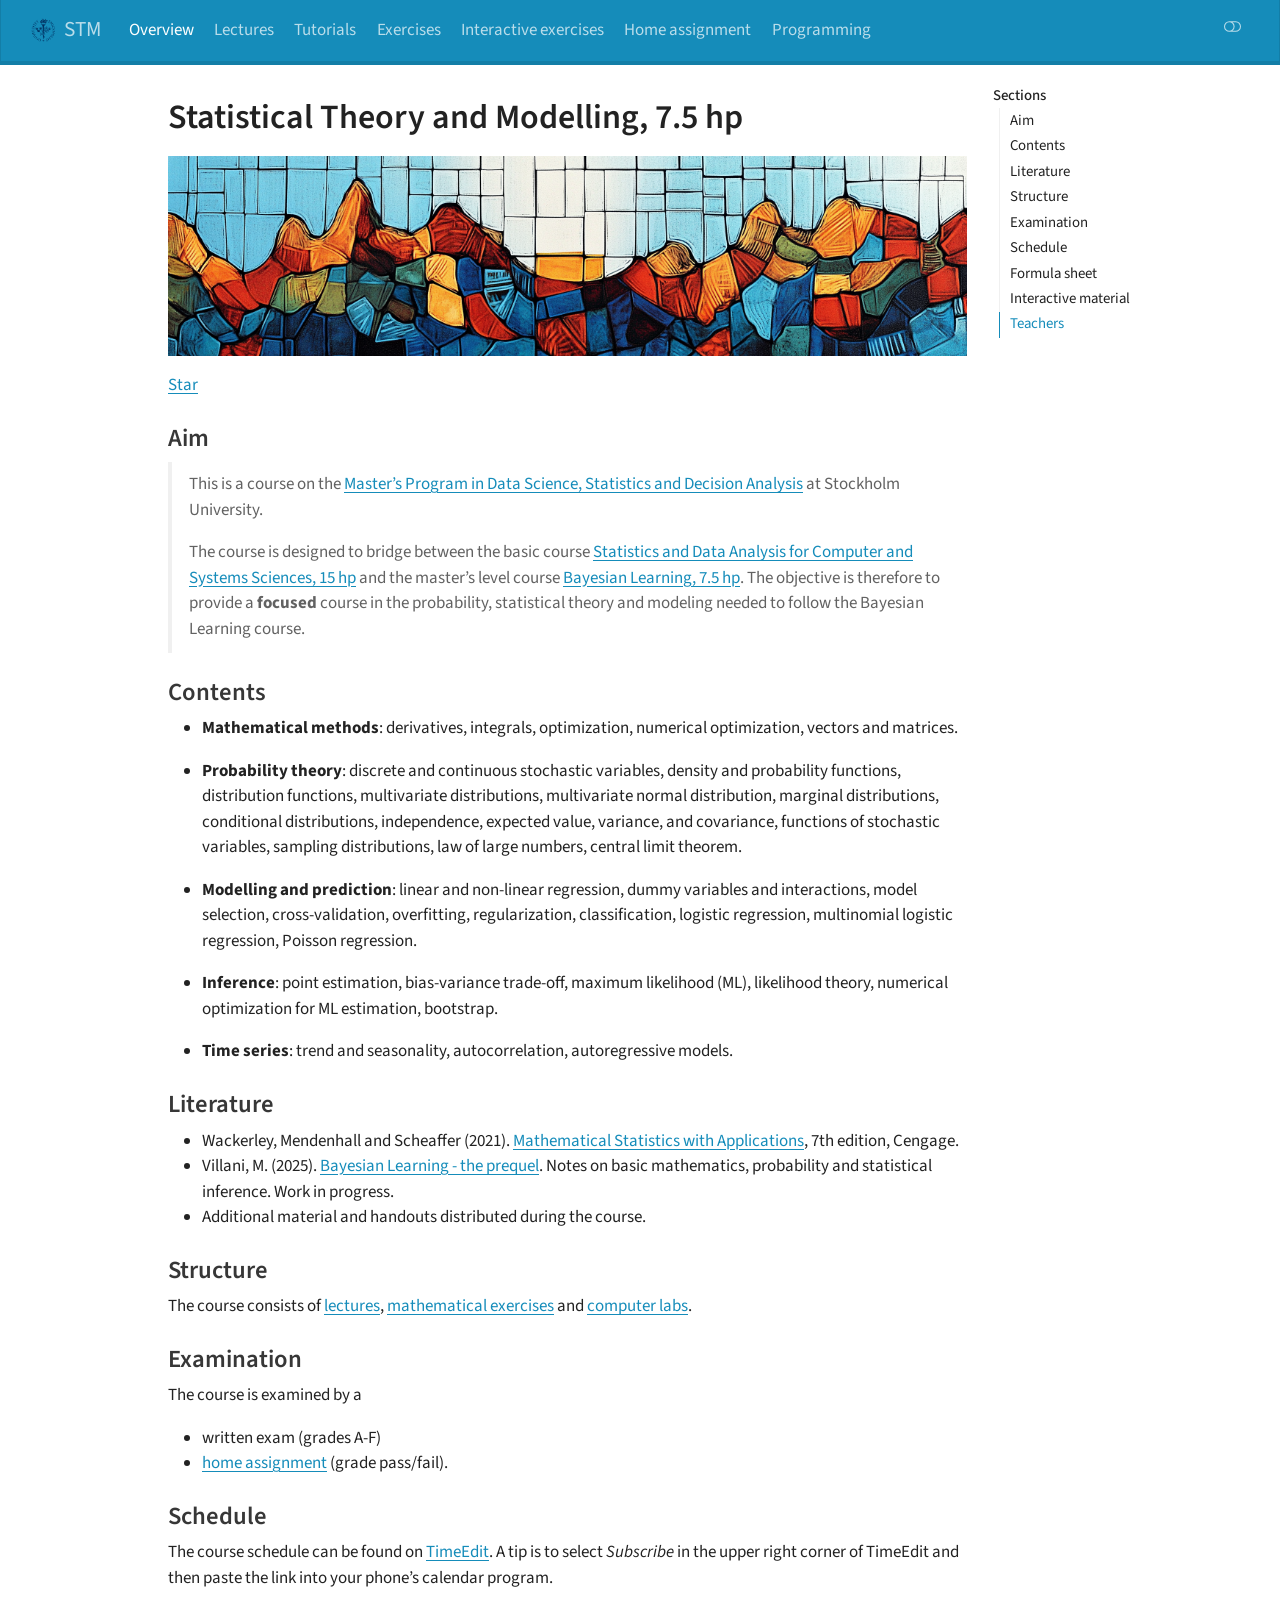
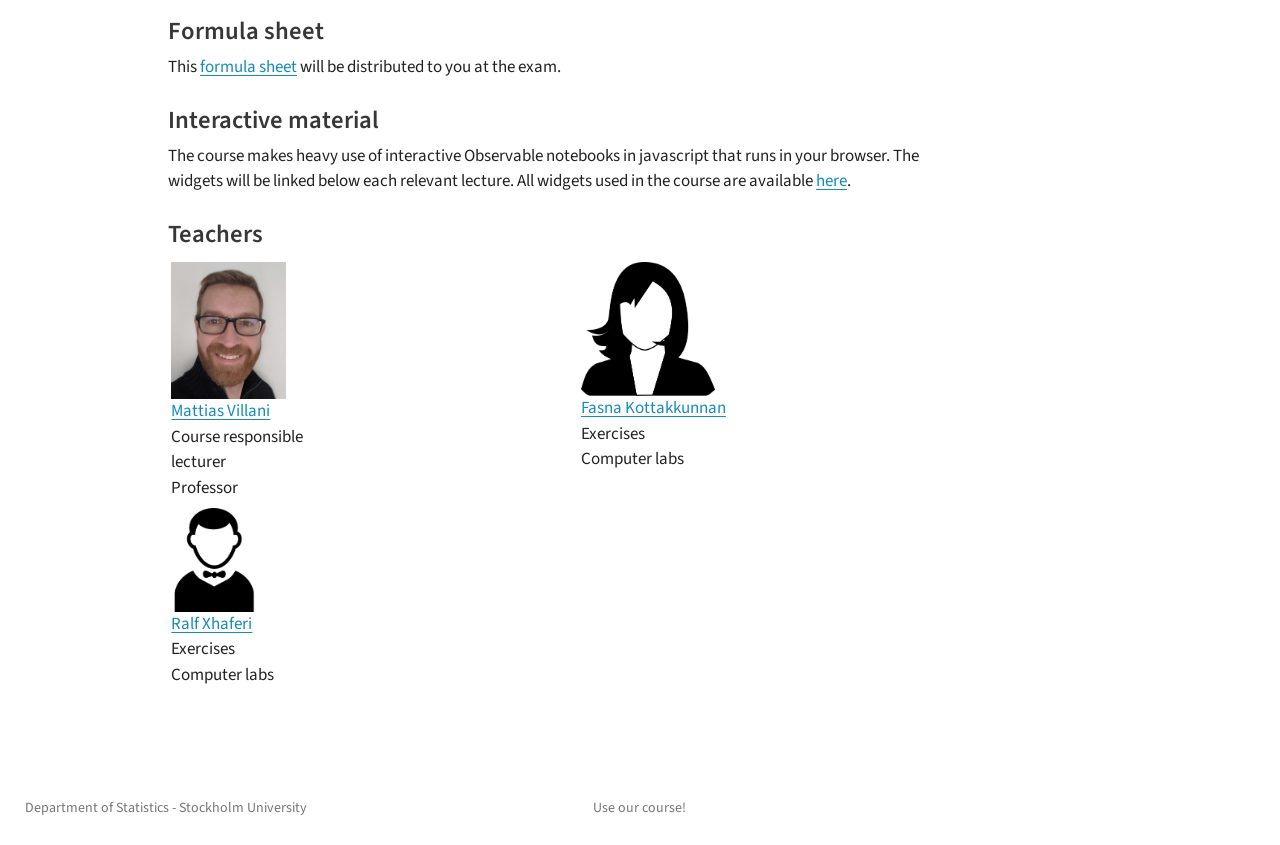
==== docs/index.html @ 774d51ca "null" ====
<!DOCTYPE html>
<html xmlns="http://www.w3.org/1999/xhtml" lang="en" xml:lang="en"><head>

<meta charset="utf-8">
<meta name="generator" content="quarto-1.7.32">

<meta name="viewport" content="width=device-width, initial-scale=1.0, user-scalable=yes">


<title>Statistical Theory and Modelling, 7.5 hp – STM</title>
<style>
code{white-space: pre-wrap;}
span.smallcaps{font-variant: small-caps;}
div.columns{display: flex; gap: min(4vw, 1.5em);}
div.column{flex: auto; overflow-x: auto;}
div.hanging-indent{margin-left: 1.5em; text-indent: -1.5em;}
ul.task-list{list-style: none;}
ul.task-list li input[type="checkbox"] {
  width: 0.8em;
  margin: 0 0.8em 0.2em -1em; /* quarto-specific, see https://github.com/quarto-dev/quarto-cli/issues/4556 */ 
  vertical-align: middle;
}
</style>


<script src="site_libs/quarto-nav/quarto-nav.js"></script>
<script src="site_libs/quarto-nav/headroom.min.js"></script>
<script src="site_libs/clipboard/clipboard.min.js"></script>
<script src="site_libs/quarto-search/autocomplete.umd.js"></script>
<script src="site_libs/quarto-search/fuse.min.js"></script>
<script src="site_libs/quarto-search/quarto-search.js"></script>
<meta name="quarto:offset" content="./">
<link href=".//misc/favicons/favicon.ico" rel="icon">
<script src="site_libs/quarto-html/quarto.js" type="module"></script>
<script src="site_libs/quarto-html/tabsets/tabsets.js" type="module"></script>
<script src="site_libs/quarto-html/popper.min.js"></script>
<script src="site_libs/quarto-html/tippy.umd.min.js"></script>
<script src="site_libs/quarto-html/anchor.min.js"></script>
<link href="site_libs/quarto-html/tippy.css" rel="stylesheet">
<link href="site_libs/quarto-html/quarto-syntax-highlighting-37eea08aefeeee20ff55810ff984fec1.css" rel="stylesheet" class="quarto-color-scheme" id="quarto-text-highlighting-styles">
<link href="site_libs/quarto-html/quarto-syntax-highlighting-dark-2fef5ea3f8957b3e4ecc936fc74692ca.css" rel="stylesheet" class="quarto-color-scheme quarto-color-alternate" id="quarto-text-highlighting-styles">
<link href="site_libs/quarto-html/quarto-syntax-highlighting-37eea08aefeeee20ff55810ff984fec1.css" rel="stylesheet" class="quarto-color-scheme-extra" id="quarto-text-highlighting-styles">
<script src="site_libs/bootstrap/bootstrap.min.js"></script>
<link href="site_libs/bootstrap/bootstrap-icons.css" rel="stylesheet">
<link href="site_libs/bootstrap/bootstrap-b4dbfe15736685bc82683cc31e22d61c.min.css" rel="stylesheet" append-hash="true" class="quarto-color-scheme" id="quarto-bootstrap" data-mode="light">
<link href="site_libs/bootstrap/bootstrap-dark-224e7de6437ed721449756871d922db4.min.css" rel="stylesheet" append-hash="true" class="quarto-color-scheme quarto-color-alternate" id="quarto-bootstrap" data-mode="dark">
<link href="site_libs/bootstrap/bootstrap-b4dbfe15736685bc82683cc31e22d61c.min.css" rel="stylesheet" append-hash="true" class="quarto-color-scheme-extra" id="quarto-bootstrap" data-mode="light">
<script id="quarto-search-options" type="application/json">{
  "location": "navbar",
  "copy-button": false,
  "collapse-after": 3,
  "panel-placement": "end",
  "type": "overlay",
  "limit": 50,
  "keyboard-shortcut": [
    "f",
    "/",
    "s"
  ],
  "show-item-context": false,
  "language": {
    "search-no-results-text": "No results",
    "search-matching-documents-text": "matching documents",
    "search-copy-link-title": "Copy link to search",
    "search-hide-matches-text": "Hide additional matches",
    "search-more-match-text": "more match in this document",
    "search-more-matches-text": "more matches in this document",
    "search-clear-button-title": "Clear",
    "search-text-placeholder": "",
    "search-detached-cancel-button-title": "Cancel",
    "search-submit-button-title": "Submit",
    "search-label": "Search"
  }
}</script>


<link rel="stylesheet" href="styles.css">
</head>

<body class="nav-fixed quarto-light"><script id="quarto-html-before-body" type="application/javascript">
    const toggleBodyColorMode = (bsSheetEl) => {
      const mode = bsSheetEl.getAttribute("data-mode");
      const bodyEl = window.document.querySelector("body");
      if (mode === "dark") {
        bodyEl.classList.add("quarto-dark");
        bodyEl.classList.remove("quarto-light");
      } else {
        bodyEl.classList.add("quarto-light");
        bodyEl.classList.remove("quarto-dark");
      }
    }
    const toggleBodyColorPrimary = () => {
      const bsSheetEl = window.document.querySelector("link#quarto-bootstrap:not([rel=disabled-stylesheet])");
      if (bsSheetEl) {
        toggleBodyColorMode(bsSheetEl);
      }
    }
    const setColorSchemeToggle = (alternate) => {
      const toggles = window.document.querySelectorAll('.quarto-color-scheme-toggle');
      for (let i=0; i < toggles.length; i++) {
        const toggle = toggles[i];
        if (toggle) {
          if (alternate) {
            toggle.classList.add("alternate");
          } else {
            toggle.classList.remove("alternate");
          }
        }
      }
    };
    const toggleColorMode = (alternate) => {
      // Switch the stylesheets
      const primaryStylesheets = window.document.querySelectorAll('link.quarto-color-scheme:not(.quarto-color-alternate)');
      const alternateStylesheets = window.document.querySelectorAll('link.quarto-color-scheme.quarto-color-alternate');
      manageTransitions('#quarto-margin-sidebar .nav-link', false);
      if (alternate) {
        // note: dark is layered on light, we don't disable primary!
        enableStylesheet(alternateStylesheets);
        for (const sheetNode of alternateStylesheets) {
          if (sheetNode.id === "quarto-bootstrap") {
            toggleBodyColorMode(sheetNode);
          }
        }
      } else {
        disableStylesheet(alternateStylesheets);
        enableStylesheet(primaryStylesheets)
        toggleBodyColorPrimary();
      }
      manageTransitions('#quarto-margin-sidebar .nav-link', true);
      // Switch the toggles
      setColorSchemeToggle(alternate)
      // Hack to workaround the fact that safari doesn't
      // properly recolor the scrollbar when toggling (#1455)
      if (navigator.userAgent.indexOf('Safari') > 0 && navigator.userAgent.indexOf('Chrome') == -1) {
        manageTransitions("body", false);
        window.scrollTo(0, 1);
        setTimeout(() => {
          window.scrollTo(0, 0);
          manageTransitions("body", true);
        }, 40);
      }
    }
    const disableStylesheet = (stylesheets) => {
      for (let i=0; i < stylesheets.length; i++) {
        const stylesheet = stylesheets[i];
        stylesheet.rel = 'disabled-stylesheet';
      }
    }
    const enableStylesheet = (stylesheets) => {
      for (let i=0; i < stylesheets.length; i++) {
        const stylesheet = stylesheets[i];
        if(stylesheet.rel !== 'stylesheet') { // for Chrome, which will still FOUC without this check
          stylesheet.rel = 'stylesheet';
        }
      }
    }
    const manageTransitions = (selector, allowTransitions) => {
      const els = window.document.querySelectorAll(selector);
      for (let i=0; i < els.length; i++) {
        const el = els[i];
        if (allowTransitions) {
          el.classList.remove('notransition');
        } else {
          el.classList.add('notransition');
        }
      }
    }
    const isFileUrl = () => {
      return window.location.protocol === 'file:';
    }
    const hasAlternateSentinel = () => {
      let styleSentinel = getColorSchemeSentinel();
      if (styleSentinel !== null) {
        return styleSentinel === "alternate";
      } else {
        return false;
      }
    }
    const setStyleSentinel = (alternate) => {
      const value = alternate ? "alternate" : "default";
      if (!isFileUrl()) {
        window.localStorage.setItem("quarto-color-scheme", value);
      } else {
        localAlternateSentinel = value;
      }
    }
    const getColorSchemeSentinel = () => {
      if (!isFileUrl()) {
        const storageValue = window.localStorage.getItem("quarto-color-scheme");
        return storageValue != null ? storageValue : localAlternateSentinel;
      } else {
        return localAlternateSentinel;
      }
    }
    const toggleGiscusIfUsed = (isAlternate, darkModeDefault) => {
      const baseTheme = document.querySelector('#giscus-base-theme')?.value ?? 'light';
      const alternateTheme = document.querySelector('#giscus-alt-theme')?.value ?? 'dark';
      let newTheme = '';
      if(authorPrefersDark) {
        newTheme = isAlternate ? baseTheme : alternateTheme;
      } else {
        newTheme = isAlternate ? alternateTheme : baseTheme;
      }
      const changeGiscusTheme = () => {
        // From: https://github.com/giscus/giscus/issues/336
        const sendMessage = (message) => {
          const iframe = document.querySelector('iframe.giscus-frame');
          if (!iframe) return;
          iframe.contentWindow.postMessage({ giscus: message }, 'https://giscus.app');
        }
        sendMessage({
          setConfig: {
            theme: newTheme
          }
        });
      }
      const isGiscussLoaded = window.document.querySelector('iframe.giscus-frame') !== null;
      if (isGiscussLoaded) {
        changeGiscusTheme();
      }
    };
    const authorPrefersDark = false;
    const darkModeDefault = authorPrefersDark;
      document.querySelector('link#quarto-text-highlighting-styles.quarto-color-scheme-extra').rel = 'disabled-stylesheet';
      document.querySelector('link#quarto-bootstrap.quarto-color-scheme-extra').rel = 'disabled-stylesheet';
    let localAlternateSentinel = darkModeDefault ? 'alternate' : 'default';
    // Dark / light mode switch
    window.quartoToggleColorScheme = () => {
      // Read the current dark / light value
      let toAlternate = !hasAlternateSentinel();
      toggleColorMode(toAlternate);
      setStyleSentinel(toAlternate);
      toggleGiscusIfUsed(toAlternate, darkModeDefault);
      window.dispatchEvent(new Event('resize'));
    };
    // Switch to dark mode if need be
    if (hasAlternateSentinel()) {
      toggleColorMode(true);
    } else {
      toggleColorMode(false);
    }
  </script>

<div id="quarto-search-results"></div>
  <header id="quarto-header" class="headroom fixed-top">
    <nav class="navbar navbar-expand-lg " data-bs-theme="dark">
      <div class="navbar-container container-fluid">
      <div class="navbar-brand-container mx-auto">
    <a href="./index.html" class="navbar-brand navbar-brand-logo">
    <img src="./misc/SU_logo_small.png" alt="" class="navbar-logo">
    </a>
    <a class="navbar-brand" href="./index.html">
    <span class="navbar-title">STM</span>
    </a>
  </div>
            <div id="quarto-search" class="" title="Search"></div>
          <button class="navbar-toggler" type="button" data-bs-toggle="collapse" data-bs-target="#navbarCollapse" aria-controls="navbarCollapse" role="menu" aria-expanded="false" aria-label="Toggle navigation" onclick="if (window.quartoToggleHeadroom) { window.quartoToggleHeadroom(); }">
  <span class="navbar-toggler-icon"></span>
</button>
          <div class="collapse navbar-collapse" id="navbarCollapse">
            <ul class="navbar-nav navbar-nav-scroll me-auto">
  <li class="nav-item">
    <a class="nav-link active" href="./index.html" aria-current="page"> 
<span class="menu-text">Overview</span></a>
  </li>  
  <li class="nav-item">
    <a class="nav-link" href="./lectures.html"> 
<span class="menu-text">Lectures</span></a>
  </li>  
  <li class="nav-item">
    <a class="nav-link" href="./tutorials.html"> 
<span class="menu-text">Tutorials</span></a>
  </li>  
  <li class="nav-item">
    <a class="nav-link" href="./exercises.html"> 
<span class="menu-text">Exercises</span></a>
  </li>  
  <li class="nav-item">
    <a class="nav-link" href="./interactive_exercises.html"> 
<span class="menu-text">Interactive exercises</span></a>
  </li>  
  <li class="nav-item">
    <a class="nav-link" href="./homeassignment.html"> 
<span class="menu-text">Home assignment</span></a>
  </li>  
  <li class="nav-item">
    <a class="nav-link" href="./coding.html"> 
<span class="menu-text">Programming</span></a>
  </li>  
</ul>
          </div> <!-- /navcollapse -->
            <div class="quarto-navbar-tools">
  <a href="" class="quarto-color-scheme-toggle quarto-navigation-tool  px-1" onclick="window.quartoToggleColorScheme(); return false;" title="Toggle dark mode"><i class="bi"></i></a>
</div>
      </div> <!-- /container-fluid -->
    </nav>
</header>
<!-- content -->
<div id="quarto-content" class="quarto-container page-columns page-rows-contents page-layout-article page-navbar">
<!-- sidebar -->
<!-- margin-sidebar -->
    <div id="quarto-margin-sidebar" class="sidebar margin-sidebar">
        <nav id="TOC" role="doc-toc" class="toc-active">
    <h2 id="toc-title">Sections</h2>
   
  <ul>
  <li><a href="#aim" id="toc-aim" class="nav-link active" data-scroll-target="#aim">Aim</a></li>
  <li><a href="#contents" id="toc-contents" class="nav-link" data-scroll-target="#contents">Contents</a></li>
  <li><a href="#literature" id="toc-literature" class="nav-link" data-scroll-target="#literature">Literature</a></li>
  <li><a href="#structure" id="toc-structure" class="nav-link" data-scroll-target="#structure">Structure</a></li>
  <li><a href="#examination" id="toc-examination" class="nav-link" data-scroll-target="#examination">Examination</a></li>
  <li><a href="#schedule" id="toc-schedule" class="nav-link" data-scroll-target="#schedule">Schedule</a></li>
  <li><a href="#formula-sheet" id="toc-formula-sheet" class="nav-link" data-scroll-target="#formula-sheet">Formula sheet</a></li>
  <li><a href="#interactive-material" id="toc-interactive-material" class="nav-link" data-scroll-target="#interactive-material">Interactive material</a></li>
  <li><a href="#teachers" id="toc-teachers" class="nav-link" data-scroll-target="#teachers">Teachers</a></li>
  </ul>
</nav>
    </div>
<!-- main -->
<main class="content" id="quarto-document-content">


<header id="title-block-header" class="quarto-title-block default">
<div class="quarto-title">
<h1 class="title">Statistical Theory and Modelling, 7.5 hp</h1>
</div>



<div class="quarto-title-meta">

    
  
    
  </div>
  


</header>


<!-- Place this tag in your head or just before your close body tag. -->
<script async="" defer="" src="https://buttons.github.io/buttons.js"></script>
<p><img src="misc/mixture_mosaic2.png" alt="AI generated image of a mixture distribution" class="center" width="100%"></p>
<!-- Place this tag where you want the button to render. -->
<p><a class="github-button" href="https://github.com/StatisticsSU/STM" data-color-scheme="no-preference: dark; light: light; dark: dark;" data-size="large" data-show-count="true" aria-label="Star this course on GitHub">Star</a></p>
<section id="aim" class="level3">
<h3 class="anchored" data-anchor-id="aim">Aim</h3>
<blockquote class="blockquote">
<p>This is a course on the <a href="https://dsv.su.se/sdsbo">Master’s Program in Data Science, Statistics and Decision Analysis</a> at Stockholm University.</p>
<p>The course is designed to bridge between the basic course <a href="https://www.su.se/english/search-courses-and-programmes/st1601-1.735817">Statistics and Data Analysis for Computer and Systems Sciences, 15 hp</a> and the master’s level course <a href="https://github.com/mattiasvillani/BayesLearnCourse">Bayesian Learning, 7.5 hp</a>. The objective is therefore to provide a <strong>focused</strong> course in the probability, statistical theory and modeling needed to follow the Bayesian Learning course.</p>
</blockquote>
</section>
<section id="contents" class="level3">
<h3 class="anchored" data-anchor-id="contents">Contents</h3>
<ul>
<li><p><strong>Mathematical methods</strong>: derivatives, integrals, optimization, numerical optimization, vectors and matrices.</p></li>
<li><p><strong>Probability theory</strong>: discrete and continuous stochastic variables, density and probability functions, distribution functions, multivariate distributions, multivariate normal distribution, marginal distributions, conditional distributions, independence, expected value, variance, and covariance, functions of stochastic variables, sampling distributions, law of large numbers, central limit theorem.</p></li>
<li><p><strong>Modelling and prediction</strong>: linear and non-linear regression, dummy variables and interactions, model selection, cross-validation, overfitting, regularization, classification, logistic regression, multinomial logistic regression, Poisson regression.</p></li>
<li><p><strong>Inference</strong>: point estimation, bias-variance trade-off, maximum likelihood (ML), likelihood theory, numerical optimization for ML estimation, bootstrap.</p></li>
<li><p><strong>Time series</strong>: trend and seasonality, autocorrelation, autoregressive models.</p></li>
</ul>
</section>
<section id="literature" class="level3">
<h3 class="anchored" data-anchor-id="literature">Literature</h3>
<ul>
<li>Wackerley, Mendenhall and Scheaffer (2021). <a href="https://www.cengage.uk/c/mathematical-statistics-with-applications-7e-wackerly/9780495110811/">Mathematical Statistics with Applications</a>, 7th edition, Cengage.</li>
<li>Villani, M. (2025). <a href="https://github.com/mattiasvillani/BayesianLearningBook/raw/main/pdf/PreBayesBook.pdf">Bayesian Learning - the prequel</a>. Notes on basic mathematics, probability and statistical inference. Work in progress.</li>
<li>Additional material and handouts distributed during the course.</li>
</ul>
</section>
<section id="structure" class="level3">
<h3 class="anchored" data-anchor-id="structure">Structure</h3>
<p>The course consists of <a href="./lectures.html">lectures</a>, <a href="./exercises.html">mathematical exercises</a> and <a href="./computerlabs.html">computer labs</a>.</p>
</section>
<section id="examination" class="level3">
<h3 class="anchored" data-anchor-id="examination">Examination</h3>
<p>The course is examined by a</p>
<ul>
<li>written exam (grades A-F)</li>
<li><a href="./homeassignment.html">home assignment</a> (grade pass/fail).</li>
</ul>
</section>
<section id="schedule" class="level3">
<h3 class="anchored" data-anchor-id="schedule">Schedule</h3>
<p>The course schedule can be found on <a href="https://cloud.timeedit.net/su/web/stud1/s.html?i=x7ce6e7Z4n0wknyaQhxnZclQln_0nbZZZZX501QcTcn_sl7916Qy6d640666u65690907ZWQnw">TimeEdit</a>. A tip is to select <em>Subscribe</em> in the upper right corner of TimeEdit and then paste the link into your phone’s calendar program.</p>
</section>
<section id="formula-sheet" class="level3">
<h3 class="anchored" data-anchor-id="formula-sheet">Formula sheet</h3>
<p>This <a href="misc/formulasheet/STM_FormulaSheet.pdf">formula sheet</a> will be distributed to you at the exam.</p>
</section>
<section id="interactive-material" class="level3">
<h3 class="anchored" data-anchor-id="interactive-material">Interactive material</h3>
<p>The course makes heavy use of interactive Observable notebooks in javascript that runs in your browser. The widgets will be linked below each relevant lecture. All widgets used in the course are available <a href="https://observablehq.com/collection/@mattiasvillani/stm">here</a>.</p>
</section>
<section id="teachers" class="level3">
<h3 class="anchored" data-anchor-id="teachers">Teachers</h3>
<div class="quarto-layout-panel" data-layout="[ [1,1],[1,1] ]">
<div class="quarto-layout-row">
<div class="quarto-layout-cell" style="flex-basis: 50.0%;justify-content: flex-start;">
<p><img src="./misc/VillaniLowRes.jpg" width="30%"><br>
<a href="https://mattiasvillani.com">Mattias Villani</a><br>Course responsible <br> lecturer<br>Professor</p>
</div>
<div class="quarto-layout-cell" style="flex-basis: 50.0%;justify-content: flex-start;">
<p><img src="./misc/female.png" class="img-fluid" style="width:35.0%"><br>
<a href="https://www.su.se/profiles/fako4336-1.797508">Fasna Kottakkunnan</a><br>Exercises<br>Computer labs<br></p>
</div>
</div>
<div class="quarto-layout-row">
<div class="quarto-layout-cell" style="flex-basis: 50.0%;justify-content: flex-start;">
<p><img src="misc/male.png" class="img-fluid" width="85"><br>
<a href="https://www.su.se/profiles/raxh4527-1.569769">Ralf Xhaferi</a><br>Exercises<br>Computer labs<br></p>
</div>
</div>
</div>


</section>

</main> <!-- /main -->
<script id="quarto-html-after-body" type="application/javascript">
  window.document.addEventListener("DOMContentLoaded", function (event) {
    // Ensure there is a toggle, if there isn't float one in the top right
    if (window.document.querySelector('.quarto-color-scheme-toggle') === null) {
      const a = window.document.createElement('a');
      a.classList.add('top-right');
      a.classList.add('quarto-color-scheme-toggle');
      a.href = "";
      a.onclick = function() { try { window.quartoToggleColorScheme(); } catch {} return false; };
      const i = window.document.createElement("i");
      i.classList.add('bi');
      a.appendChild(i);
      window.document.body.appendChild(a);
    }
    setColorSchemeToggle(hasAlternateSentinel())
    const icon = "";
    const anchorJS = new window.AnchorJS();
    anchorJS.options = {
      placement: 'right',
      icon: icon
    };
    anchorJS.add('.anchored');
    const isCodeAnnotation = (el) => {
      for (const clz of el.classList) {
        if (clz.startsWith('code-annotation-')) {                     
          return true;
        }
      }
      return false;
    }
    const onCopySuccess = function(e) {
      // button target
      const button = e.trigger;
      // don't keep focus
      button.blur();
      // flash "checked"
      button.classList.add('code-copy-button-checked');
      var currentTitle = button.getAttribute("title");
      button.setAttribute("title", "Copied!");
      let tooltip;
      if (window.bootstrap) {
        button.setAttribute("data-bs-toggle", "tooltip");
        button.setAttribute("data-bs-placement", "left");
        button.setAttribute("data-bs-title", "Copied!");
        tooltip = new bootstrap.Tooltip(button, 
          { trigger: "manual", 
            customClass: "code-copy-button-tooltip",
            offset: [0, -8]});
        tooltip.show();    
      }
      setTimeout(function() {
        if (tooltip) {
          tooltip.hide();
          button.removeAttribute("data-bs-title");
          button.removeAttribute("data-bs-toggle");
          button.removeAttribute("data-bs-placement");
        }
        button.setAttribute("title", currentTitle);
        button.classList.remove('code-copy-button-checked');
      }, 1000);
      // clear code selection
      e.clearSelection();
    }
    const getTextToCopy = function(trigger) {
        const codeEl = trigger.previousElementSibling.cloneNode(true);
        for (const childEl of codeEl.children) {
          if (isCodeAnnotation(childEl)) {
            childEl.remove();
          }
        }
        return codeEl.innerText;
    }
    const clipboard = new window.ClipboardJS('.code-copy-button:not([data-in-quarto-modal])', {
      text: getTextToCopy
    });
    clipboard.on('success', onCopySuccess);
    if (window.document.getElementById('quarto-embedded-source-code-modal')) {
      const clipboardModal = new window.ClipboardJS('.code-copy-button[data-in-quarto-modal]', {
        text: getTextToCopy,
        container: window.document.getElementById('quarto-embedded-source-code-modal')
      });
      clipboardModal.on('success', onCopySuccess);
    }
      var localhostRegex = new RegExp(/^(?:http|https):\/\/localhost\:?[0-9]*\//);
      var mailtoRegex = new RegExp(/^mailto:/);
        var filterRegex = new RegExp('/' + window.location.host + '/');
      var isInternal = (href) => {
          return filterRegex.test(href) || localhostRegex.test(href) || mailtoRegex.test(href);
      }
      // Inspect non-navigation links and adorn them if external
     var links = window.document.querySelectorAll('a[href]:not(.nav-link):not(.navbar-brand):not(.toc-action):not(.sidebar-link):not(.sidebar-item-toggle):not(.pagination-link):not(.no-external):not([aria-hidden]):not(.dropdown-item):not(.quarto-navigation-tool):not(.about-link)');
      for (var i=0; i<links.length; i++) {
        const link = links[i];
        if (!isInternal(link.href)) {
          // undo the damage that might have been done by quarto-nav.js in the case of
          // links that we want to consider external
          if (link.dataset.originalHref !== undefined) {
            link.href = link.dataset.originalHref;
          }
        }
      }
    function tippyHover(el, contentFn, onTriggerFn, onUntriggerFn) {
      const config = {
        allowHTML: true,
        maxWidth: 500,
        delay: 100,
        arrow: false,
        appendTo: function(el) {
            return el.parentElement;
        },
        interactive: true,
        interactiveBorder: 10,
        theme: 'quarto',
        placement: 'bottom-start',
      };
      if (contentFn) {
        config.content = contentFn;
      }
      if (onTriggerFn) {
        config.onTrigger = onTriggerFn;
      }
      if (onUntriggerFn) {
        config.onUntrigger = onUntriggerFn;
      }
      window.tippy(el, config); 
    }
    const noterefs = window.document.querySelectorAll('a[role="doc-noteref"]');
    for (var i=0; i<noterefs.length; i++) {
      const ref = noterefs[i];
      tippyHover(ref, function() {
        // use id or data attribute instead here
        let href = ref.getAttribute('data-footnote-href') || ref.getAttribute('href');
        try { href = new URL(href).hash; } catch {}
        const id = href.replace(/^#\/?/, "");
        const note = window.document.getElementById(id);
        if (note) {
          return note.innerHTML;
        } else {
          return "";
        }
      });
    }
    const xrefs = window.document.querySelectorAll('a.quarto-xref');
    const processXRef = (id, note) => {
      // Strip column container classes
      const stripColumnClz = (el) => {
        el.classList.remove("page-full", "page-columns");
        if (el.children) {
          for (const child of el.children) {
            stripColumnClz(child);
          }
        }
      }
      stripColumnClz(note)
      if (id === null || id.startsWith('sec-')) {
        // Special case sections, only their first couple elements
        const container = document.createElement("div");
        if (note.children && note.children.length > 2) {
          container.appendChild(note.children[0].cloneNode(true));
          for (let i = 1; i < note.children.length; i++) {
            const child = note.children[i];
            if (child.tagName === "P" && child.innerText === "") {
              continue;
            } else {
              container.appendChild(child.cloneNode(true));
              break;
            }
          }
          if (window.Quarto?.typesetMath) {
            window.Quarto.typesetMath(container);
          }
          return container.innerHTML
        } else {
          if (window.Quarto?.typesetMath) {
            window.Quarto.typesetMath(note);
          }
          return note.innerHTML;
        }
      } else {
        // Remove any anchor links if they are present
        const anchorLink = note.querySelector('a.anchorjs-link');
        if (anchorLink) {
          anchorLink.remove();
        }
        if (window.Quarto?.typesetMath) {
          window.Quarto.typesetMath(note);
        }
        if (note.classList.contains("callout")) {
          return note.outerHTML;
        } else {
          return note.innerHTML;
        }
      }
    }
    for (var i=0; i<xrefs.length; i++) {
      const xref = xrefs[i];
      tippyHover(xref, undefined, function(instance) {
        instance.disable();
        let url = xref.getAttribute('href');
        let hash = undefined; 
        if (url.startsWith('#')) {
          hash = url;
        } else {
          try { hash = new URL(url).hash; } catch {}
        }
        if (hash) {
          const id = hash.replace(/^#\/?/, "");
          const note = window.document.getElementById(id);
          if (note !== null) {
            try {
              const html = processXRef(id, note.cloneNode(true));
              instance.setContent(html);
            } finally {
              instance.enable();
              instance.show();
            }
          } else {
            // See if we can fetch this
            fetch(url.split('#')[0])
            .then(res => res.text())
            .then(html => {
              const parser = new DOMParser();
              const htmlDoc = parser.parseFromString(html, "text/html");
              const note = htmlDoc.getElementById(id);
              if (note !== null) {
                const html = processXRef(id, note);
                instance.setContent(html);
              } 
            }).finally(() => {
              instance.enable();
              instance.show();
            });
          }
        } else {
          // See if we can fetch a full url (with no hash to target)
          // This is a special case and we should probably do some content thinning / targeting
          fetch(url)
          .then(res => res.text())
          .then(html => {
            const parser = new DOMParser();
            const htmlDoc = parser.parseFromString(html, "text/html");
            const note = htmlDoc.querySelector('main.content');
            if (note !== null) {
              // This should only happen for chapter cross references
              // (since there is no id in the URL)
              // remove the first header
              if (note.children.length > 0 && note.children[0].tagName === "HEADER") {
                note.children[0].remove();
              }
              const html = processXRef(null, note);
              instance.setContent(html);
            } 
          }).finally(() => {
            instance.enable();
            instance.show();
          });
        }
      }, function(instance) {
      });
    }
        let selectedAnnoteEl;
        const selectorForAnnotation = ( cell, annotation) => {
          let cellAttr = 'data-code-cell="' + cell + '"';
          let lineAttr = 'data-code-annotation="' +  annotation + '"';
          const selector = 'span[' + cellAttr + '][' + lineAttr + ']';
          return selector;
        }
        const selectCodeLines = (annoteEl) => {
          const doc = window.document;
          const targetCell = annoteEl.getAttribute("data-target-cell");
          const targetAnnotation = annoteEl.getAttribute("data-target-annotation");
          const annoteSpan = window.document.querySelector(selectorForAnnotation(targetCell, targetAnnotation));
          const lines = annoteSpan.getAttribute("data-code-lines").split(",");
          const lineIds = lines.map((line) => {
            return targetCell + "-" + line;
          })
          let top = null;
          let height = null;
          let parent = null;
          if (lineIds.length > 0) {
              //compute the position of the single el (top and bottom and make a div)
              const el = window.document.getElementById(lineIds[0]);
              top = el.offsetTop;
              height = el.offsetHeight;
              parent = el.parentElement.parentElement;
            if (lineIds.length > 1) {
              const lastEl = window.document.getElementById(lineIds[lineIds.length - 1]);
              const bottom = lastEl.offsetTop + lastEl.offsetHeight;
              height = bottom - top;
            }
            if (top !== null && height !== null && parent !== null) {
              // cook up a div (if necessary) and position it 
              let div = window.document.getElementById("code-annotation-line-highlight");
              if (div === null) {
                div = window.document.createElement("div");
                div.setAttribute("id", "code-annotation-line-highlight");
                div.style.position = 'absolute';
                parent.appendChild(div);
              }
              div.style.top = top - 2 + "px";
              div.style.height = height + 4 + "px";
              div.style.left = 0;
              let gutterDiv = window.document.getElementById("code-annotation-line-highlight-gutter");
              if (gutterDiv === null) {
                gutterDiv = window.document.createElement("div");
                gutterDiv.setAttribute("id", "code-annotation-line-highlight-gutter");
                gutterDiv.style.position = 'absolute';
                const codeCell = window.document.getElementById(targetCell);
                const gutter = codeCell.querySelector('.code-annotation-gutter');
                gutter.appendChild(gutterDiv);
              }
              gutterDiv.style.top = top - 2 + "px";
              gutterDiv.style.height = height + 4 + "px";
            }
            selectedAnnoteEl = annoteEl;
          }
        };
        const unselectCodeLines = () => {
          const elementsIds = ["code-annotation-line-highlight", "code-annotation-line-highlight-gutter"];
          elementsIds.forEach((elId) => {
            const div = window.document.getElementById(elId);
            if (div) {
              div.remove();
            }
          });
          selectedAnnoteEl = undefined;
        };
          // Handle positioning of the toggle
      window.addEventListener(
        "resize",
        throttle(() => {
          elRect = undefined;
          if (selectedAnnoteEl) {
            selectCodeLines(selectedAnnoteEl);
          }
        }, 10)
      );
      function throttle(fn, ms) {
      let throttle = false;
      let timer;
        return (...args) => {
          if(!throttle) { // first call gets through
              fn.apply(this, args);
              throttle = true;
          } else { // all the others get throttled
              if(timer) clearTimeout(timer); // cancel #2
              timer = setTimeout(() => {
                fn.apply(this, args);
                timer = throttle = false;
              }, ms);
          }
        };
      }
        // Attach click handler to the DT
        const annoteDls = window.document.querySelectorAll('dt[data-target-cell]');
        for (const annoteDlNode of annoteDls) {
          annoteDlNode.addEventListener('click', (event) => {
            const clickedEl = event.target;
            if (clickedEl !== selectedAnnoteEl) {
              unselectCodeLines();
              const activeEl = window.document.querySelector('dt[data-target-cell].code-annotation-active');
              if (activeEl) {
                activeEl.classList.remove('code-annotation-active');
              }
              selectCodeLines(clickedEl);
              clickedEl.classList.add('code-annotation-active');
            } else {
              // Unselect the line
              unselectCodeLines();
              clickedEl.classList.remove('code-annotation-active');
            }
          });
        }
    const findCites = (el) => {
      const parentEl = el.parentElement;
      if (parentEl) {
        const cites = parentEl.dataset.cites;
        if (cites) {
          return {
            el,
            cites: cites.split(' ')
          };
        } else {
          return findCites(el.parentElement)
        }
      } else {
        return undefined;
      }
    };
    var bibliorefs = window.document.querySelectorAll('a[role="doc-biblioref"]');
    for (var i=0; i<bibliorefs.length; i++) {
      const ref = bibliorefs[i];
      const citeInfo = findCites(ref);
      if (citeInfo) {
        tippyHover(citeInfo.el, function() {
          var popup = window.document.createElement('div');
          citeInfo.cites.forEach(function(cite) {
            var citeDiv = window.document.createElement('div');
            citeDiv.classList.add('hanging-indent');
            citeDiv.classList.add('csl-entry');
            var biblioDiv = window.document.getElementById('ref-' + cite);
            if (biblioDiv) {
              citeDiv.innerHTML = biblioDiv.innerHTML;
            }
            popup.appendChild(citeDiv);
          });
          return popup.innerHTML;
        });
      }
    }
  });
  </script>
</div> <!-- /content -->
<footer class="footer">
  <div class="nav-footer">
    <div class="nav-footer-left">
      <ul class="footer-items list-unstyled">
    <li class="nav-item">
    <a class="nav-link" href="https://www.su.se/statistiska-institutionen/">
<p>Department of Statistics - Stockholm University</p>
</a>
  </li>  
</ul>
    </div>   
    <div class="nav-footer-center">
      <ul class="footer-items list-unstyled">
    <li class="nav-item">
 Use our course!
  </li>  
</ul>
    </div>
    <div class="nav-footer-right">
      <ul class="footer-items list-unstyled">
    <li class="nav-item compact">
    <a class="nav-link" href="https://github.com/StatisticsSU/STM">
      <i class="bi bi-github" role="img" aria-label="Quarto GitHub">
</i> 
    </a>
  </li>  
</ul>
    </div>
  </div>
</footer>




</body></html>
---- docs/site_libs/quarto-html/tippy.css ----
.tippy-box[data-animation=fade][data-state=hidden]{opacity:0}[data-tippy-root]{max-width:calc(100vw - 10px)}.tippy-box{position:relative;background-color:#333;color:#fff;border-radius:4px;font-size:14px;line-height:1.4;white-space:normal;outline:0;transition-property:transform,visibility,opacity}.tippy-box[data-placement^=top]>.tippy-arrow{bottom:0}.tippy-box[data-placement^=top]>.tippy-arrow:before{bottom:-7px;left:0;border-width:8px 8px 0;border-top-color:initial;transform-origin:center top}.tippy-box[data-placement^=bottom]>.tippy-arrow{top:0}.tippy-box[data-placement^=bottom]>.tippy-arrow:before{top:-7px;left:0;border-width:0 8px 8px;border-bottom-color:initial;transform-origin:center bottom}.tippy-box[data-placement^=left]>.tippy-arrow{right:0}.tippy-box[data-placement^=left]>.tippy-arrow:before{border-width:8px 0 8px 8px;border-left-color:initial;right:-7px;transform-origin:center left}.tippy-box[data-placement^=right]>.tippy-arrow{left:0}.tippy-box[data-placement^=right]>.tippy-arrow:before{left:-7px;border-width:8px 8px 8px 0;border-right-color:initial;transform-origin:center right}.tippy-box[data-inertia][data-state=visible]{transition-timing-function:cubic-bezier(.54,1.5,.38,1.11)}.tippy-arrow{width:16px;height:16px;color:#333}.tippy-arrow:before{content:"";position:absolute;border-color:transparent;border-style:solid}.tippy-content{position:relative;padding:5px 9px;z-index:1}
---- docs/site_libs/quarto-html/quarto-syntax-highlighting-37eea08aefeeee20ff55810ff984fec1.css ----
/* quarto syntax highlight colors */
:root {
  --quarto-hl-ot-color: #003B4F;
  --quarto-hl-at-color: #657422;
  --quarto-hl-ss-color: #20794D;
  --quarto-hl-an-color: #5E5E5E;
  --quarto-hl-fu-color: #4758AB;
  --quarto-hl-st-color: #20794D;
  --quarto-hl-cf-color: #003B4F;
  --quarto-hl-op-color: #5E5E5E;
  --quarto-hl-er-color: #AD0000;
  --quarto-hl-bn-color: #AD0000;
  --quarto-hl-al-color: #AD0000;
  --quarto-hl-va-color: #111111;
  --quarto-hl-bu-color: inherit;
  --quarto-hl-ex-color: inherit;
  --quarto-hl-pp-color: #AD0000;
  --quarto-hl-in-color: #5E5E5E;
  --quarto-hl-vs-color: #20794D;
  --quarto-hl-wa-color: #5E5E5E;
  --quarto-hl-do-color: #5E5E5E;
  --quarto-hl-im-color: #00769E;
  --quarto-hl-ch-color: #20794D;
  --quarto-hl-dt-color: #AD0000;
  --quarto-hl-fl-color: #AD0000;
  --quarto-hl-co-color: #5E5E5E;
  --quarto-hl-cv-color: #5E5E5E;
  --quarto-hl-cn-color: #8f5902;
  --quarto-hl-sc-color: #5E5E5E;
  --quarto-hl-dv-color: #AD0000;
  --quarto-hl-kw-color: #003B4F;
}

/* other quarto variables */
:root {
  --quarto-font-monospace: SFMono-Regular, Menlo, Monaco, Consolas, "Liberation Mono", "Courier New", monospace;
}

/* syntax highlight based on Pandoc's rules */
pre > code.sourceCode > span {
  color: #003B4F;
}

code.sourceCode > span {
  color: #003B4F;
}

div.sourceCode,
div.sourceCode pre.sourceCode {
  color: #003B4F;
}

/* Normal */
code span {
  color: #003B4F;
}

/* Alert */
code span.al {
  color: #AD0000;
  font-style: inherit;
}

/* Annotation */
code span.an {
  color: #5E5E5E;
  font-style: inherit;
}

/* Attribute */
code span.at {
  color: #657422;
  font-style: inherit;
}

/* BaseN */
code span.bn {
  color: #AD0000;
  font-style: inherit;
}

/* BuiltIn */
code span.bu {
  font-style: inherit;
}

/* ControlFlow */
code span.cf {
  color: #003B4F;
  font-weight: bold;
  font-style: inherit;
}

/* Char */
code span.ch {
  color: #20794D;
  font-style: inherit;
}

/* Constant */
code span.cn {
  color: #8f5902;
  font-style: inherit;
}

/* Comment */
code span.co {
  color: #5E5E5E;
  font-style: inherit;
}

/* CommentVar */
code span.cv {
  color: #5E5E5E;
  font-style: italic;
}

/* Documentation */
code span.do {
  color: #5E5E5E;
  font-style: italic;
}

/* DataType */
code span.dt {
  color: #AD0000;
  font-style: inherit;
}

/* DecVal */
code span.dv {
  color: #AD0000;
  font-style: inherit;
}

/* Error */
code span.er {
  color: #AD0000;
  font-style: inherit;
}

/* Extension */
code span.ex {
  font-style: inherit;
}

/* Float */
code span.fl {
  color: #AD0000;
  font-style: inherit;
}

/* Function */
code span.fu {
  color: #4758AB;
  font-style: inherit;
}

/* Import */
code span.im {
  color: #00769E;
  font-style: inherit;
}

/* Information */
code span.in {
  color: #5E5E5E;
  font-style: inherit;
}

/* Keyword */
code span.kw {
  color: #003B4F;
  font-weight: bold;
  font-style: inherit;
}

/* Operator */
code span.op {
  color: #5E5E5E;
  font-style: inherit;
}

/* Other */
code span.ot {
  color: #003B4F;
  font-style: inherit;
}

/* Preprocessor */
code span.pp {
  color: #AD0000;
  font-style: inherit;
}

/* SpecialChar */
code span.sc {
  color: #5E5E5E;
  font-style: inherit;
}

/* SpecialString */
code span.ss {
  color: #20794D;
  font-style: inherit;
}

/* String */
code span.st {
  color: #20794D;
  font-style: inherit;
}

/* Variable */
code span.va {
  color: #111111;
  font-style: inherit;
}

/* VerbatimString */
code span.vs {
  color: #20794D;
  font-style: inherit;
}

/* Warning */
code span.wa {
  color: #5E5E5E;
  font-style: italic;
}

.prevent-inlining {
  content: "</";
}

/*# sourceMappingURL=27d3d809615f7771493d095567f04340.css.map */
---- docs/site_libs/quarto-html/quarto-syntax-highlighting-dark-2fef5ea3f8957b3e4ecc936fc74692ca.css ----
/* quarto syntax highlight colors */
:root {
  --quarto-hl-al-color: #f07178;
  --quarto-hl-an-color: #d4d0ab;
  --quarto-hl-at-color: #00e0e0;
  --quarto-hl-bn-color: #d4d0ab;
  --quarto-hl-bu-color: #abe338;
  --quarto-hl-ch-color: #abe338;
  --quarto-hl-co-color: #f8f8f2;
  --quarto-hl-cv-color: #ffd700;
  --quarto-hl-cn-color: #ffd700;
  --quarto-hl-cf-color: #ffa07a;
  --quarto-hl-dt-color: #ffa07a;
  --quarto-hl-dv-color: #d4d0ab;
  --quarto-hl-do-color: #f8f8f2;
  --quarto-hl-er-color: #f07178;
  --quarto-hl-ex-color: #00e0e0;
  --quarto-hl-fl-color: #d4d0ab;
  --quarto-hl-fu-color: #ffa07a;
  --quarto-hl-im-color: #abe338;
  --quarto-hl-in-color: #d4d0ab;
  --quarto-hl-kw-color: #ffa07a;
  --quarto-hl-op-color: #ffa07a;
  --quarto-hl-ot-color: #00e0e0;
  --quarto-hl-pp-color: #dcc6e0;
  --quarto-hl-re-color: #00e0e0;
  --quarto-hl-sc-color: #abe338;
  --quarto-hl-ss-color: #abe338;
  --quarto-hl-st-color: #abe338;
  --quarto-hl-va-color: #00e0e0;
  --quarto-hl-vs-color: #abe338;
  --quarto-hl-wa-color: #dcc6e0;
}

/* other quarto variables */
:root {
  --quarto-font-monospace: SFMono-Regular, Menlo, Monaco, Consolas, "Liberation Mono", "Courier New", monospace;
}

/* syntax highlight based on Pandoc's rules */
pre > code.sourceCode > span {
  color: #f8f8f2;
}

code.sourceCode > span {
  color: #f8f8f2;
}

div.sourceCode,
div.sourceCode pre.sourceCode {
  color: #f8f8f2;
}

/* Normal */
code span {
  color: #f8f8f2;
}

/* Alert */
code span.al {
  color: #f07178;
}

/* Annotation */
code span.an {
  color: #d4d0ab;
}

/* Attribute */
code span.at {
  color: #00e0e0;
}

/* BaseN */
code span.bn {
  color: #d4d0ab;
}

/* BuiltIn */
code span.bu {
  color: #abe338;
}

/* ControlFlow */
code span.cf {
  font-weight: bold;
  color: #ffa07a;
}

/* Char */
code span.ch {
  color: #abe338;
}

/* Constant */
code span.cn {
  color: #ffd700;
}

/* Comment */
code span.co {
  font-style: italic;
  color: #f8f8f2;
}

/* CommentVar */
code span.cv {
  color: #ffd700;
}

/* Documentation */
code span.do {
  color: #f8f8f2;
}

/* DataType */
code span.dt {
  color: #ffa07a;
}

/* DecVal */
code span.dv {
  color: #d4d0ab;
}

/* Error */
code span.er {
  color: #f07178;
  text-decoration: underline;
}

/* Extension */
code span.ex {
  font-weight: bold;
  color: #00e0e0;
}

/* Float */
code span.fl {
  color: #d4d0ab;
}

/* Function */
code span.fu {
  color: #ffa07a;
}

/* Import */
code span.im {
  color: #abe338;
}

/* Information */
code span.in {
  color: #d4d0ab;
}

/* Keyword */
code span.kw {
  font-weight: bold;
  color: #ffa07a;
}

/* Operator */
code span.op {
  color: #ffa07a;
}

/* Other */
code span.ot {
  color: #00e0e0;
}

/* Preprocessor */
code span.pp {
  color: #dcc6e0;
}

/* RegionMarker */
code span.re {
  background-color: #f8f8f2;
  color: #00e0e0;
}

/* SpecialChar */
code span.sc {
  color: #abe338;
}

/* SpecialString */
code span.ss {
  color: #abe338;
}

/* String */
code span.st {
  color: #abe338;
}

/* Variable */
code span.va {
  color: #00e0e0;
}

/* VerbatimString */
code span.vs {
  color: #abe338;
}

/* Warning */
code span.wa {
  color: #dcc6e0;
}

.prevent-inlining {
  content: "</";
}

/*# sourceMappingURL=9d1c423767af11a14e59cf8ecfea55bb.css.map */
---- docs/site_libs/quarto-html/quarto-syntax-highlighting-37eea08aefeeee20ff55810ff984fec1.css ----
/* quarto syntax highlight colors */
:root {
  --quarto-hl-ot-color: #003B4F;
  --quarto-hl-at-color: #657422;
  --quarto-hl-ss-color: #20794D;
  --quarto-hl-an-color: #5E5E5E;
  --quarto-hl-fu-color: #4758AB;
  --quarto-hl-st-color: #20794D;
  --quarto-hl-cf-color: #003B4F;
  --quarto-hl-op-color: #5E5E5E;
  --quarto-hl-er-color: #AD0000;
  --quarto-hl-bn-color: #AD0000;
  --quarto-hl-al-color: #AD0000;
  --quarto-hl-va-color: #111111;
  --quarto-hl-bu-color: inherit;
  --quarto-hl-ex-color: inherit;
  --quarto-hl-pp-color: #AD0000;
  --quarto-hl-in-color: #5E5E5E;
  --quarto-hl-vs-color: #20794D;
  --quarto-hl-wa-color: #5E5E5E;
  --quarto-hl-do-color: #5E5E5E;
  --quarto-hl-im-color: #00769E;
  --quarto-hl-ch-color: #20794D;
  --quarto-hl-dt-color: #AD0000;
  --quarto-hl-fl-color: #AD0000;
  --quarto-hl-co-color: #5E5E5E;
  --quarto-hl-cv-color: #5E5E5E;
  --quarto-hl-cn-color: #8f5902;
  --quarto-hl-sc-color: #5E5E5E;
  --quarto-hl-dv-color: #AD0000;
  --quarto-hl-kw-color: #003B4F;
}

/* other quarto variables */
:root {
  --quarto-font-monospace: SFMono-Regular, Menlo, Monaco, Consolas, "Liberation Mono", "Courier New", monospace;
}

/* syntax highlight based on Pandoc's rules */
pre > code.sourceCode > span {
  color: #003B4F;
}

code.sourceCode > span {
  color: #003B4F;
}

div.sourceCode,
div.sourceCode pre.sourceCode {
  color: #003B4F;
}

/* Normal */
code span {
  color: #003B4F;
}

/* Alert */
code span.al {
  color: #AD0000;
  font-style: inherit;
}

/* Annotation */
code span.an {
  color: #5E5E5E;
  font-style: inherit;
}

/* Attribute */
code span.at {
  color: #657422;
  font-style: inherit;
}

/* BaseN */
code span.bn {
  color: #AD0000;
  font-style: inherit;
}

/* BuiltIn */
code span.bu {
  font-style: inherit;
}

/* ControlFlow */
code span.cf {
  color: #003B4F;
  font-weight: bold;
  font-style: inherit;
}

/* Char */
code span.ch {
  color: #20794D;
  font-style: inherit;
}

/* Constant */
code span.cn {
  color: #8f5902;
  font-style: inherit;
}

/* Comment */
code span.co {
  color: #5E5E5E;
  font-style: inherit;
}

/* CommentVar */
code span.cv {
  color: #5E5E5E;
  font-style: italic;
}

/* Documentation */
code span.do {
  color: #5E5E5E;
  font-style: italic;
}

/* DataType */
code span.dt {
  color: #AD0000;
  font-style: inherit;
}

/* DecVal */
code span.dv {
  color: #AD0000;
  font-style: inherit;
}

/* Error */
code span.er {
  color: #AD0000;
  font-style: inherit;
}

/* Extension */
code span.ex {
  font-style: inherit;
}

/* Float */
code span.fl {
  color: #AD0000;
  font-style: inherit;
}

/* Function */
code span.fu {
  color: #4758AB;
  font-style: inherit;
}

/* Import */
code span.im {
  color: #00769E;
  font-style: inherit;
}

/* Information */
code span.in {
  color: #5E5E5E;
  font-style: inherit;
}

/* Keyword */
code span.kw {
  color: #003B4F;
  font-weight: bold;
  font-style: inherit;
}

/* Operator */
code span.op {
  color: #5E5E5E;
  font-style: inherit;
}

/* Other */
code span.ot {
  color: #003B4F;
  font-style: inherit;
}

/* Preprocessor */
code span.pp {
  color: #AD0000;
  font-style: inherit;
}

/* SpecialChar */
code span.sc {
  color: #5E5E5E;
  font-style: inherit;
}

/* SpecialString */
code span.ss {
  color: #20794D;
  font-style: inherit;
}

/* String */
code span.st {
  color: #20794D;
  font-style: inherit;
}

/* Variable */
code span.va {
  color: #111111;
  font-style: inherit;
}

/* VerbatimString */
code span.vs {
  color: #20794D;
  font-style: inherit;
}

/* Warning */
code span.wa {
  color: #5E5E5E;
  font-style: italic;
}

.prevent-inlining {
  content: "</";
}

/*# sourceMappingURL=27d3d809615f7771493d095567f04340.css.map */
---- docs/styles.css ----
/* css styles */
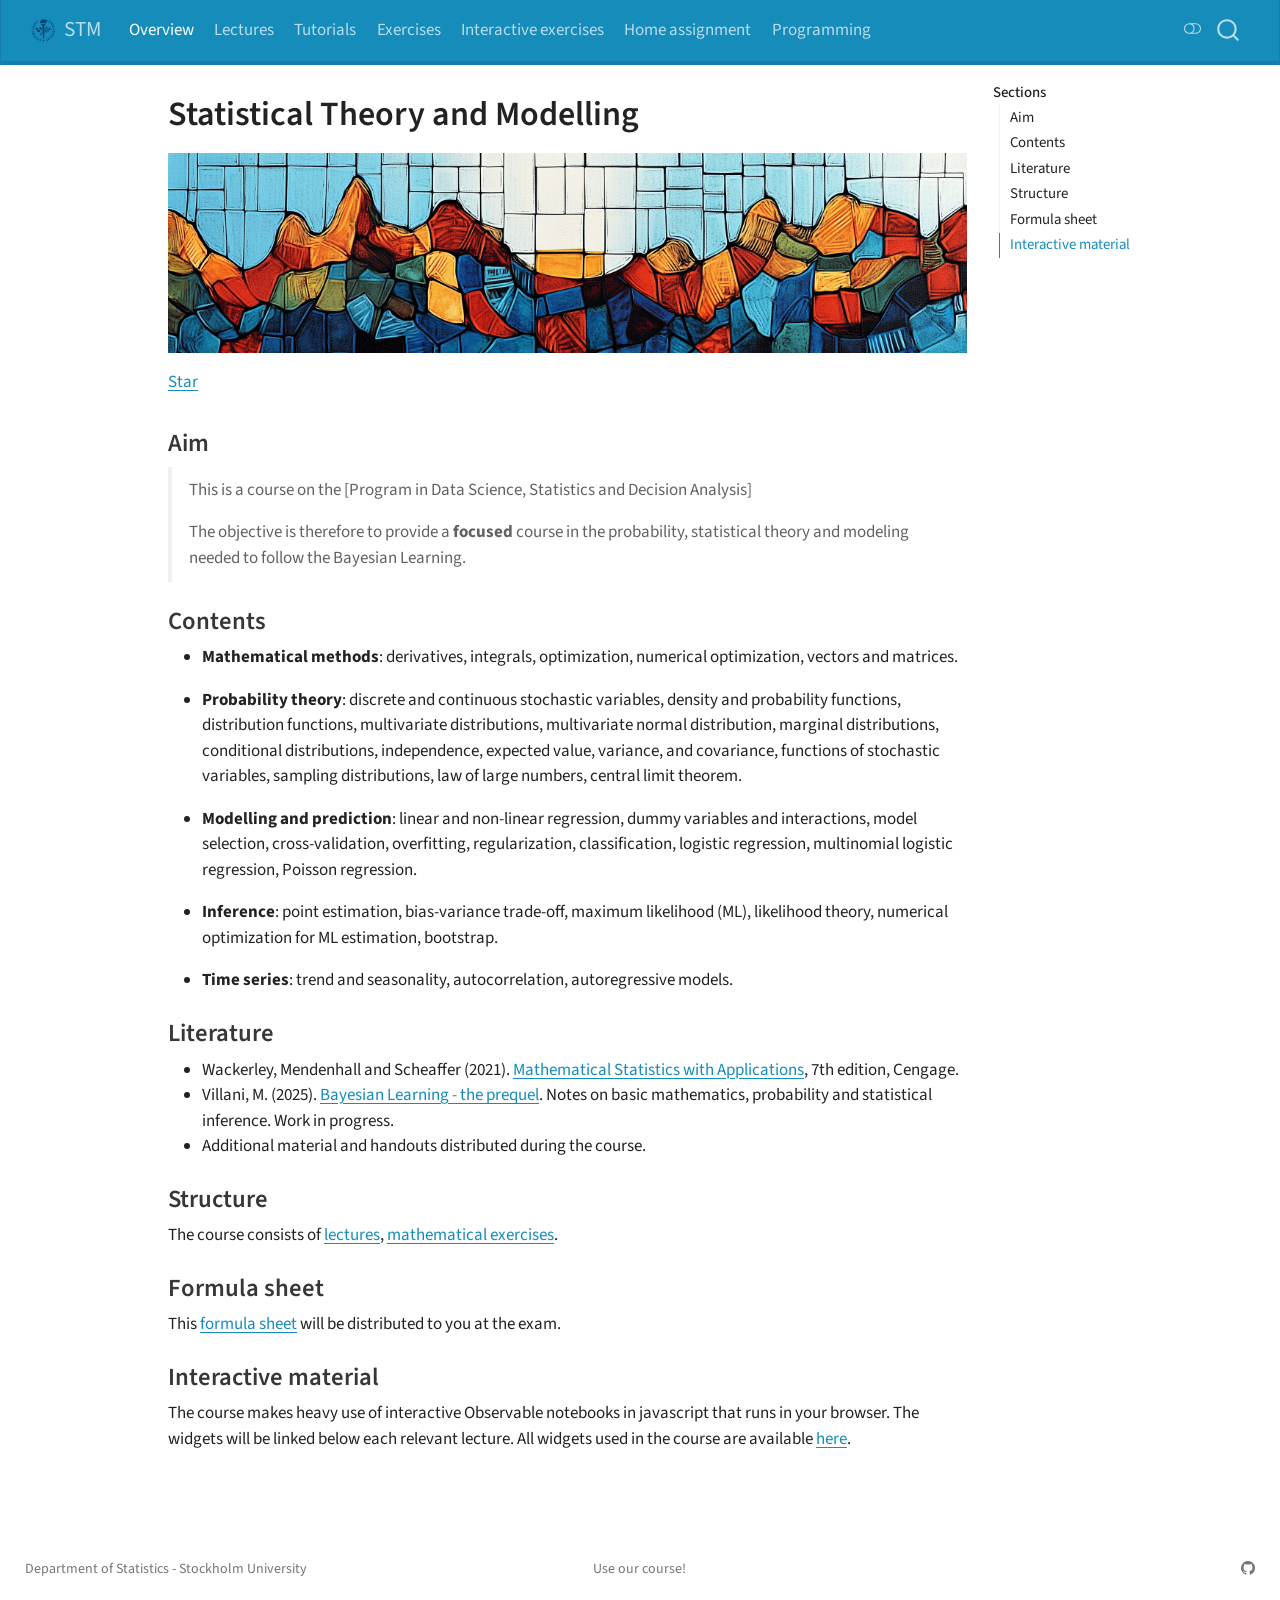
==== commit 04dc074d: "changed" ====
--- a/docs/index.html
+++ b/docs/index.html
@@ -2,17 +2,23 @@
 <html xmlns="http://www.w3.org/1999/xhtml" lang="en" xml:lang="en"><head>
 
 <meta charset="utf-8">
-<meta name="generator" content="quarto-1.7.32">
+<meta name="generator" content="quarto-1.10.18">
 
 <meta name="viewport" content="width=device-width, initial-scale=1.0, user-scalable=yes">
 
 
-<title>Statistical Theory and Modelling, 7.5 hp – STM</title>
+<title>Statistical Theory and Modelling – STM</title>
 <style>
-code{white-space: pre-wrap;}
+/* Default styles provided by pandoc.
+** See https://pandoc.org/MANUAL.html#variables-for-html for config info.
+*/
 span.smallcaps{font-variant: small-caps;}
-div.columns{display: flex; gap: min(4vw, 1.5em);}
-div.column{flex: auto; overflow-x: auto;}
+div.columns{display: flex; gap: 1.5em;}
+div.column{flex: auto;}
+@media screen {
+div.columns{gap: min(4vw, 1.5em);}
+div.column{overflow-x: auto;}
+}
 div.hanging-indent{margin-left: 1.5em; text-indent: -1.5em;}
 ul.task-list{list-style: none;}
 ul.task-list li input[type="checkbox"] {
@@ -37,14 +43,14 @@
 <script src="site_libs/quarto-html/tippy.umd.min.js"></script>
 <script src="site_libs/quarto-html/anchor.min.js"></script>
 <link href="site_libs/quarto-html/tippy.css" rel="stylesheet">
-<link href="site_libs/quarto-html/quarto-syntax-highlighting-37eea08aefeeee20ff55810ff984fec1.css" rel="stylesheet" class="quarto-color-scheme" id="quarto-text-highlighting-styles">
-<link href="site_libs/quarto-html/quarto-syntax-highlighting-dark-2fef5ea3f8957b3e4ecc936fc74692ca.css" rel="stylesheet" class="quarto-color-scheme quarto-color-alternate" id="quarto-text-highlighting-styles">
-<link href="site_libs/quarto-html/quarto-syntax-highlighting-37eea08aefeeee20ff55810ff984fec1.css" rel="stylesheet" class="quarto-color-scheme-extra" id="quarto-text-highlighting-styles">
+<link href="site_libs/quarto-html/quarto-syntax-highlighting-64a204ab8560d761af7679ceaba22944.css" rel="stylesheet" class="quarto-color-scheme" id="quarto-text-highlighting-styles">
+<link href="site_libs/quarto-html/quarto-syntax-highlighting-dark-b85bc7c33db8c58e0ec93c3465666fed.css" rel="stylesheet" class="quarto-color-scheme quarto-color-alternate" id="quarto-text-highlighting-styles">
+<link href="site_libs/quarto-html/quarto-syntax-highlighting-64a204ab8560d761af7679ceaba22944.css" rel="stylesheet" class="quarto-color-scheme-extra" id="quarto-text-highlighting-styles">
 <script src="site_libs/bootstrap/bootstrap.min.js"></script>
 <link href="site_libs/bootstrap/bootstrap-icons.css" rel="stylesheet">
-<link href="site_libs/bootstrap/bootstrap-b4dbfe15736685bc82683cc31e22d61c.min.css" rel="stylesheet" append-hash="true" class="quarto-color-scheme" id="quarto-bootstrap" data-mode="light">
-<link href="site_libs/bootstrap/bootstrap-dark-224e7de6437ed721449756871d922db4.min.css" rel="stylesheet" append-hash="true" class="quarto-color-scheme quarto-color-alternate" id="quarto-bootstrap" data-mode="dark">
-<link href="site_libs/bootstrap/bootstrap-b4dbfe15736685bc82683cc31e22d61c.min.css" rel="stylesheet" append-hash="true" class="quarto-color-scheme-extra" id="quarto-bootstrap" data-mode="light">
+<link href="site_libs/bootstrap/bootstrap-d8647612971f28d0d73e6323d349ddcf.min.css" rel="stylesheet" append-hash="true" class="quarto-color-scheme" id="quarto-bootstrap" data-mode="light">
+<link href="site_libs/bootstrap/bootstrap-dark-4ce59161291963d4bff981ec91cc03dc.min.css" rel="stylesheet" append-hash="true" class="quarto-color-scheme quarto-color-alternate" id="quarto-bootstrap" data-mode="dark">
+<link href="site_libs/bootstrap/bootstrap-d8647612971f28d0d73e6323d349ddcf.min.css" rel="stylesheet" append-hash="true" class="quarto-color-scheme-extra" id="quarto-bootstrap" data-mode="light">
 <script id="quarto-search-options" type="application/json">{
   "location": "navbar",
   "copy-button": false,
@@ -247,7 +253,8 @@
       <div class="navbar-container container-fluid">
       <div class="navbar-brand-container mx-auto">
     <a href="./index.html" class="navbar-brand navbar-brand-logo">
-    <img src="./misc/SU_logo_small.png" alt="" class="navbar-logo">
+    <img src="./misc/SU_logo_small.png" alt="" class="navbar-logo light-content">
+    <img src="./misc/SU_logo_small.png" alt="" class="navbar-logo dark-content">
     </a>
     <a class="navbar-brand" href="./index.html">
     <span class="navbar-title">STM</span>
@@ -308,11 +315,8 @@
   <li><a href="#contents" id="toc-contents" class="nav-link" data-scroll-target="#contents">Contents</a></li>
   <li><a href="#literature" id="toc-literature" class="nav-link" data-scroll-target="#literature">Literature</a></li>
   <li><a href="#structure" id="toc-structure" class="nav-link" data-scroll-target="#structure">Structure</a></li>
-  <li><a href="#examination" id="toc-examination" class="nav-link" data-scroll-target="#examination">Examination</a></li>
-  <li><a href="#schedule" id="toc-schedule" class="nav-link" data-scroll-target="#schedule">Schedule</a></li>
   <li><a href="#formula-sheet" id="toc-formula-sheet" class="nav-link" data-scroll-target="#formula-sheet">Formula sheet</a></li>
   <li><a href="#interactive-material" id="toc-interactive-material" class="nav-link" data-scroll-target="#interactive-material">Interactive material</a></li>
-  <li><a href="#teachers" id="toc-teachers" class="nav-link" data-scroll-target="#teachers">Teachers</a></li>
   </ul>
 </nav>
     </div>
@@ -322,7 +326,7 @@
 
 <header id="title-block-header" class="quarto-title-block default">
 <div class="quarto-title">
-<h1 class="title">Statistical Theory and Modelling, 7.5 hp</h1>
+<h1 class="title">Statistical Theory and Modelling</h1>
 </div>
 
 
@@ -347,8 +351,8 @@
 <section id="aim" class="level3">
 <h3 class="anchored" data-anchor-id="aim">Aim</h3>
 <blockquote class="blockquote">
-<p>This is a course on the <a href="https://dsv.su.se/sdsbo">Master’s Program in Data Science, Statistics and Decision Analysis</a> at Stockholm University.</p>
-<p>The course is designed to bridge between the basic course <a href="https://www.su.se/english/search-courses-and-programmes/st1601-1.735817">Statistics and Data Analysis for Computer and Systems Sciences, 15 hp</a> and the master’s level course <a href="https://github.com/mattiasvillani/BayesLearnCourse">Bayesian Learning, 7.5 hp</a>. The objective is therefore to provide a <strong>focused</strong> course in the probability, statistical theory and modeling needed to follow the Bayesian Learning course.</p>
+<p>This is a course on the [Program in Data Science, Statistics and Decision Analysis]</p>
+<p>The objective is therefore to provide a <strong>focused</strong> course in the probability, statistical theory and modeling needed to follow the Bayesian Learning.</p>
 </blockquote>
 </section>
 <section id="contents" class="level3">
@@ -371,19 +375,7 @@
 </section>
 <section id="structure" class="level3">
 <h3 class="anchored" data-anchor-id="structure">Structure</h3>
-<p>The course consists of <a href="./lectures.html">lectures</a>, <a href="./exercises.html">mathematical exercises</a> and <a href="./computerlabs.html">computer labs</a>.</p>
-</section>
-<section id="examination" class="level3">
-<h3 class="anchored" data-anchor-id="examination">Examination</h3>
-<p>The course is examined by a</p>
-<ul>
-<li>written exam (grades A-F)</li>
-<li><a href="./homeassignment.html">home assignment</a> (grade pass/fail).</li>
-</ul>
-</section>
-<section id="schedule" class="level3">
-<h3 class="anchored" data-anchor-id="schedule">Schedule</h3>
-<p>The course schedule can be found on <a href="https://cloud.timeedit.net/su/web/stud1/s.html?i=x7ce6e7Z4n0wknyaQhxnZclQln_0nbZZZZX501QcTcn_sl7916Qy6d640666u65690907ZWQnw">TimeEdit</a>. A tip is to select <em>Subscribe</em> in the upper right corner of TimeEdit and then paste the link into your phone’s calendar program.</p>
+<p>The course consists of <a href="./lectures.html">lectures</a>, <a href="./exercises.html">mathematical exercises</a>.</p>
 </section>
 <section id="formula-sheet" class="level3">
 <h3 class="anchored" data-anchor-id="formula-sheet">Formula sheet</h3>
@@ -391,28 +383,7 @@
 </section>
 <section id="interactive-material" class="level3">
 <h3 class="anchored" data-anchor-id="interactive-material">Interactive material</h3>
-<p>The course makes heavy use of interactive Observable notebooks in javascript that runs in your browser. The widgets will be linked below each relevant lecture. All widgets used in the course are available <a href="https://observablehq.com/collection/@mattiasvillani/stm">here</a>.</p>
-</section>
-<section id="teachers" class="level3">
-<h3 class="anchored" data-anchor-id="teachers">Teachers</h3>
-<div class="quarto-layout-panel" data-layout="[ [1,1],[1,1] ]">
-<div class="quarto-layout-row">
-<div class="quarto-layout-cell" style="flex-basis: 50.0%;justify-content: flex-start;">
-<p><img src="./misc/VillaniLowRes.jpg" width="30%"><br>
-<a href="https://mattiasvillani.com">Mattias Villani</a><br>Course responsible <br> lecturer<br>Professor</p>
-</div>
-<div class="quarto-layout-cell" style="flex-basis: 50.0%;justify-content: flex-start;">
-<p><img src="./misc/female.png" class="img-fluid" style="width:35.0%"><br>
-<a href="https://www.su.se/profiles/fako4336-1.797508">Fasna Kottakkunnan</a><br>Exercises<br>Computer labs<br></p>
-</div>
-</div>
-<div class="quarto-layout-row">
-<div class="quarto-layout-cell" style="flex-basis: 50.0%;justify-content: flex-start;">
-<p><img src="misc/male.png" class="img-fluid" width="85"><br>
-<a href="https://www.su.se/profiles/raxh4527-1.569769">Ralf Xhaferi</a><br>Exercises<br>Computer labs<br></p>
-</div>
-</div>
-</div>
+<p>The course makes heavy use of interactive Observable notebooks in javascript that runs in your browser. The widgets will be linked below each relevant lecture. All widgets used in the course are available <a href="">here</a>.</p>
 
 
 </section>
@@ -482,13 +453,14 @@
       e.clearSelection();
     }
     const getTextToCopy = function(trigger) {
-        const codeEl = trigger.previousElementSibling.cloneNode(true);
-        for (const childEl of codeEl.children) {
-          if (isCodeAnnotation(childEl)) {
-            childEl.remove();
-          }
-        }
-        return codeEl.innerText;
+      const outerScaffold = trigger.parentElement.cloneNode(true);
+      const codeEl = outerScaffold.querySelector('code');
+      for (const childEl of codeEl.children) {
+        if (isCodeAnnotation(childEl)) {
+          childEl.remove();
+        }
+      }
+      return codeEl.innerText;
     }
     const clipboard = new window.ClipboardJS('.code-copy-button:not([data-in-quarto-modal])', {
       text: getTextToCopy
--- a/docs/site_libs/quarto-html/quarto-syntax-highlighting-64a204ab8560d761af7679ceaba22944.css
+++ b/docs/site_libs/quarto-html/quarto-syntax-highlighting-64a204ab8560d761af7679ceaba22944.css
@@ -0,0 +1,236 @@
+/* quarto syntax highlight colors */
+:root {
+  --quarto-hl-ot-color: #003B4F;
+  --quarto-hl-at-color: #657422;
+  --quarto-hl-ss-color: #20794D;
+  --quarto-hl-an-color: #5E5E5E;
+  --quarto-hl-fu-color: #4758AB;
+  --quarto-hl-st-color: #20794D;
+  --quarto-hl-cf-color: #003B4F;
+  --quarto-hl-op-color: #5E5E5E;
+  --quarto-hl-er-color: #AD0000;
+  --quarto-hl-bn-color: #AD0000;
+  --quarto-hl-al-color: #AD0000;
+  --quarto-hl-va-color: #111111;
+  --quarto-hl-bu-color: inherit;
+  --quarto-hl-ex-color: inherit;
+  --quarto-hl-pp-color: #AD0000;
+  --quarto-hl-in-color: #5E5E5E;
+  --quarto-hl-vs-color: #20794D;
+  --quarto-hl-wa-color: #5E5E5E;
+  --quarto-hl-do-color: #5E5E5E;
+  --quarto-hl-im-color: #00769E;
+  --quarto-hl-ch-color: #20794D;
+  --quarto-hl-dt-color: #AD0000;
+  --quarto-hl-fl-color: #AD0000;
+  --quarto-hl-co-color: #5E5E5E;
+  --quarto-hl-cv-color: #5E5E5E;
+  --quarto-hl-cn-color: #8f5902;
+  --quarto-hl-sc-color: #5E5E5E;
+  --quarto-hl-dv-color: #AD0000;
+  --quarto-hl-kw-color: #003B4F;
+}
+
+/* other quarto variables */
+:root {
+  --quarto-font-monospace: SFMono-Regular, Menlo, Monaco, Consolas, "Liberation Mono", "Courier New", monospace;
+}
+
+/* syntax highlight based on Pandoc's rules */
+pre > code.sourceCode > span {
+  color: #003B4F;
+}
+
+code.sourceCode > span {
+  color: #003B4F;
+}
+
+div.sourceCode,
+div.sourceCode pre.sourceCode {
+  color: #003B4F;
+}
+
+/* Normal */
+code span {
+  color: #003B4F;
+}
+
+/* Alert */
+code span.al {
+  color: #AD0000;
+  font-style: inherit;
+}
+
+/* Annotation */
+code span.an {
+  color: #5E5E5E;
+  font-style: inherit;
+}
+
+/* Attribute */
+code span.at {
+  color: #657422;
+  font-style: inherit;
+}
+
+/* BaseN */
+code span.bn {
+  color: #AD0000;
+  font-style: inherit;
+}
+
+/* BuiltIn */
+code span.bu {
+  font-style: inherit;
+}
+
+/* ControlFlow */
+code span.cf {
+  color: #003B4F;
+  font-weight: bold;
+  font-style: inherit;
+}
+
+/* Char */
+code span.ch {
+  color: #20794D;
+  font-style: inherit;
+}
+
+/* Constant */
+code span.cn {
+  color: #8f5902;
+  font-style: inherit;
+}
+
+/* Comment */
+code span.co {
+  color: #5E5E5E;
+  font-style: inherit;
+}
+
+/* CommentVar */
+code span.cv {
+  color: #5E5E5E;
+  font-style: italic;
+}
+
+/* Documentation */
+code span.do {
+  color: #5E5E5E;
+  font-style: italic;
+}
+
+/* DataType */
+code span.dt {
+  color: #AD0000;
+  font-style: inherit;
+}
+
+/* DecVal */
+code span.dv {
+  color: #AD0000;
+  font-style: inherit;
+}
+
+/* Error */
+code span.er {
+  color: #AD0000;
+  font-style: inherit;
+}
+
+/* Extension */
+code span.ex {
+  font-style: inherit;
+}
+
+/* Float */
+code span.fl {
+  color: #AD0000;
+  font-style: inherit;
+}
+
+/* Function */
+code span.fu {
+  color: #4758AB;
+  font-style: inherit;
+}
+
+/* Import */
+code span.im {
+  color: #00769E;
+  font-style: inherit;
+}
+
+/* Information */
+code span.in {
+  color: #5E5E5E;
+  font-style: inherit;
+}
+
+/* Keyword */
+code span.kw {
+  color: #003B4F;
+  font-weight: bold;
+  font-style: inherit;
+}
+
+/* Operator */
+code span.op {
+  color: #5E5E5E;
+  font-style: inherit;
+}
+
+/* Other */
+code span.ot {
+  color: #003B4F;
+  font-style: inherit;
+}
+
+/* Preprocessor */
+code span.pp {
+  color: #AD0000;
+  font-style: inherit;
+}
+
+/* SpecialChar */
+code span.sc {
+  color: #5E5E5E;
+  font-style: inherit;
+}
+
+/* SpecialString */
+code span.ss {
+  color: #20794D;
+  font-style: inherit;
+}
+
+/* String */
+code span.st {
+  color: #20794D;
+  font-style: inherit;
+}
+
+/* Variable */
+code span.va {
+  color: #111111;
+  font-style: inherit;
+}
+
+/* VerbatimString */
+code span.vs {
+  color: #20794D;
+  font-style: inherit;
+}
+
+/* Warning */
+code span.wa {
+  color: #5E5E5E;
+  font-style: italic;
+}
+
+.prevent-inlining {
+  content: "</";
+}
+
+/*# sourceMappingURL=9d8d5bb603a83b8298b89080a598c93b.css.map */
--- a/docs/site_libs/quarto-html/quarto-syntax-highlighting-dark-b85bc7c33db8c58e0ec93c3465666fed.css
+++ b/docs/site_libs/quarto-html/quarto-syntax-highlighting-dark-b85bc7c33db8c58e0ec93c3465666fed.css
@@ -0,0 +1,219 @@
+/* quarto syntax highlight colors */
+:root {
+  --quarto-hl-al-color: #f07178;
+  --quarto-hl-an-color: #d4d0ab;
+  --quarto-hl-at-color: #00e0e0;
+  --quarto-hl-bn-color: #d4d0ab;
+  --quarto-hl-bu-color: #abe338;
+  --quarto-hl-ch-color: #abe338;
+  --quarto-hl-co-color: #f8f8f2;
+  --quarto-hl-cv-color: #ffd700;
+  --quarto-hl-cn-color: #ffd700;
+  --quarto-hl-cf-color: #ffa07a;
+  --quarto-hl-dt-color: #ffa07a;
+  --quarto-hl-dv-color: #d4d0ab;
+  --quarto-hl-do-color: #f8f8f2;
+  --quarto-hl-er-color: #f07178;
+  --quarto-hl-ex-color: #00e0e0;
+  --quarto-hl-fl-color: #d4d0ab;
+  --quarto-hl-fu-color: #ffa07a;
+  --quarto-hl-im-color: #abe338;
+  --quarto-hl-in-color: #d4d0ab;
+  --quarto-hl-kw-color: #ffa07a;
+  --quarto-hl-op-color: #ffa07a;
+  --quarto-hl-ot-color: #00e0e0;
+  --quarto-hl-pp-color: #dcc6e0;
+  --quarto-hl-re-color: #00e0e0;
+  --quarto-hl-sc-color: #abe338;
+  --quarto-hl-ss-color: #abe338;
+  --quarto-hl-st-color: #abe338;
+  --quarto-hl-va-color: #00e0e0;
+  --quarto-hl-vs-color: #abe338;
+  --quarto-hl-wa-color: #dcc6e0;
+}
+
+/* other quarto variables */
+:root {
+  --quarto-font-monospace: SFMono-Regular, Menlo, Monaco, Consolas, "Liberation Mono", "Courier New", monospace;
+}
+
+/* syntax highlight based on Pandoc's rules */
+pre > code.sourceCode > span {
+  color: #f8f8f2;
+}
+
+code.sourceCode > span {
+  color: #f8f8f2;
+}
+
+div.sourceCode,
+div.sourceCode pre.sourceCode {
+  color: #f8f8f2;
+}
+
+/* Normal */
+code span {
+  color: #f8f8f2;
+}
+
+/* Alert */
+code span.al {
+  color: #f07178;
+}
+
+/* Annotation */
+code span.an {
+  color: #d4d0ab;
+}
+
+/* Attribute */
+code span.at {
+  color: #00e0e0;
+}
+
+/* BaseN */
+code span.bn {
+  color: #d4d0ab;
+}
+
+/* BuiltIn */
+code span.bu {
+  color: #abe338;
+}
+
+/* ControlFlow */
+code span.cf {
+  font-weight: bold;
+  color: #ffa07a;
+}
+
+/* Char */
+code span.ch {
+  color: #abe338;
+}
+
+/* Constant */
+code span.cn {
+  color: #ffd700;
+}
+
+/* Comment */
+code span.co {
+  font-style: italic;
+  color: #f8f8f2;
+}
+
+/* CommentVar */
+code span.cv {
+  color: #ffd700;
+}
+
+/* Documentation */
+code span.do {
+  color: #f8f8f2;
+}
+
+/* DataType */
+code span.dt {
+  color: #ffa07a;
+}
+
+/* DecVal */
+code span.dv {
+  color: #d4d0ab;
+}
+
+/* Error */
+code span.er {
+  color: #f07178;
+  text-decoration: underline;
+}
+
+/* Extension */
+code span.ex {
+  font-weight: bold;
+  color: #00e0e0;
+}
+
+/* Float */
+code span.fl {
+  color: #d4d0ab;
+}
+
+/* Function */
+code span.fu {
+  color: #ffa07a;
+}
+
+/* Import */
+code span.im {
+  color: #abe338;
+}
+
+/* Information */
+code span.in {
+  color: #d4d0ab;
+}
+
+/* Keyword */
+code span.kw {
+  font-weight: bold;
+  color: #ffa07a;
+}
+
+/* Operator */
+code span.op {
+  color: #ffa07a;
+}
+
+/* Other */
+code span.ot {
+  color: #00e0e0;
+}
+
+/* Preprocessor */
+code span.pp {
+  color: #dcc6e0;
+}
+
+/* RegionMarker */
+code span.re {
+  background-color: #f8f8f2;
+  color: #00e0e0;
+}
+
+/* SpecialChar */
+code span.sc {
+  color: #abe338;
+}
+
+/* SpecialString */
+code span.ss {
+  color: #abe338;
+}
+
+/* String */
+code span.st {
+  color: #abe338;
+}
+
+/* Variable */
+code span.va {
+  color: #00e0e0;
+}
+
+/* VerbatimString */
+code span.vs {
+  color: #abe338;
+}
+
+/* Warning */
+code span.wa {
+  color: #dcc6e0;
+}
+
+.prevent-inlining {
+  content: "</";
+}
+
+/*# sourceMappingURL=4ed8f1090dec6531da29ab00902aa718.css.map */
--- a/docs/site_libs/quarto-html/quarto-syntax-highlighting-64a204ab8560d761af7679ceaba22944.css
+++ b/docs/site_libs/quarto-html/quarto-syntax-highlighting-64a204ab8560d761af7679ceaba22944.css
@@ -0,0 +1,236 @@
+/* quarto syntax highlight colors */
+:root {
+  --quarto-hl-ot-color: #003B4F;
+  --quarto-hl-at-color: #657422;
+  --quarto-hl-ss-color: #20794D;
+  --quarto-hl-an-color: #5E5E5E;
+  --quarto-hl-fu-color: #4758AB;
+  --quarto-hl-st-color: #20794D;
+  --quarto-hl-cf-color: #003B4F;
+  --quarto-hl-op-color: #5E5E5E;
+  --quarto-hl-er-color: #AD0000;
+  --quarto-hl-bn-color: #AD0000;
+  --quarto-hl-al-color: #AD0000;
+  --quarto-hl-va-color: #111111;
+  --quarto-hl-bu-color: inherit;
+  --quarto-hl-ex-color: inherit;
+  --quarto-hl-pp-color: #AD0000;
+  --quarto-hl-in-color: #5E5E5E;
+  --quarto-hl-vs-color: #20794D;
+  --quarto-hl-wa-color: #5E5E5E;
+  --quarto-hl-do-color: #5E5E5E;
+  --quarto-hl-im-color: #00769E;
+  --quarto-hl-ch-color: #20794D;
+  --quarto-hl-dt-color: #AD0000;
+  --quarto-hl-fl-color: #AD0000;
+  --quarto-hl-co-color: #5E5E5E;
+  --quarto-hl-cv-color: #5E5E5E;
+  --quarto-hl-cn-color: #8f5902;
+  --quarto-hl-sc-color: #5E5E5E;
+  --quarto-hl-dv-color: #AD0000;
+  --quarto-hl-kw-color: #003B4F;
+}
+
+/* other quarto variables */
+:root {
+  --quarto-font-monospace: SFMono-Regular, Menlo, Monaco, Consolas, "Liberation Mono", "Courier New", monospace;
+}
+
+/* syntax highlight based on Pandoc's rules */
+pre > code.sourceCode > span {
+  color: #003B4F;
+}
+
+code.sourceCode > span {
+  color: #003B4F;
+}
+
+div.sourceCode,
+div.sourceCode pre.sourceCode {
+  color: #003B4F;
+}
+
+/* Normal */
+code span {
+  color: #003B4F;
+}
+
+/* Alert */
+code span.al {
+  color: #AD0000;
+  font-style: inherit;
+}
+
+/* Annotation */
+code span.an {
+  color: #5E5E5E;
+  font-style: inherit;
+}
+
+/* Attribute */
+code span.at {
+  color: #657422;
+  font-style: inherit;
+}
+
+/* BaseN */
+code span.bn {
+  color: #AD0000;
+  font-style: inherit;
+}
+
+/* BuiltIn */
+code span.bu {
+  font-style: inherit;
+}
+
+/* ControlFlow */
+code span.cf {
+  color: #003B4F;
+  font-weight: bold;
+  font-style: inherit;
+}
+
+/* Char */
+code span.ch {
+  color: #20794D;
+  font-style: inherit;
+}
+
+/* Constant */
+code span.cn {
+  color: #8f5902;
+  font-style: inherit;
+}
+
+/* Comment */
+code span.co {
+  color: #5E5E5E;
+  font-style: inherit;
+}
+
+/* CommentVar */
+code span.cv {
+  color: #5E5E5E;
+  font-style: italic;
+}
+
+/* Documentation */
+code span.do {
+  color: #5E5E5E;
+  font-style: italic;
+}
+
+/* DataType */
+code span.dt {
+  color: #AD0000;
+  font-style: inherit;
+}
+
+/* DecVal */
+code span.dv {
+  color: #AD0000;
+  font-style: inherit;
+}
+
+/* Error */
+code span.er {
+  color: #AD0000;
+  font-style: inherit;
+}
+
+/* Extension */
+code span.ex {
+  font-style: inherit;
+}
+
+/* Float */
+code span.fl {
+  color: #AD0000;
+  font-style: inherit;
+}
+
+/* Function */
+code span.fu {
+  color: #4758AB;
+  font-style: inherit;
+}
+
+/* Import */
+code span.im {
+  color: #00769E;
+  font-style: inherit;
+}
+
+/* Information */
+code span.in {
+  color: #5E5E5E;
+  font-style: inherit;
+}
+
+/* Keyword */
+code span.kw {
+  color: #003B4F;
+  font-weight: bold;
+  font-style: inherit;
+}
+
+/* Operator */
+code span.op {
+  color: #5E5E5E;
+  font-style: inherit;
+}
+
+/* Other */
+code span.ot {
+  color: #003B4F;
+  font-style: inherit;
+}
+
+/* Preprocessor */
+code span.pp {
+  color: #AD0000;
+  font-style: inherit;
+}
+
+/* SpecialChar */
+code span.sc {
+  color: #5E5E5E;
+  font-style: inherit;
+}
+
+/* SpecialString */
+code span.ss {
+  color: #20794D;
+  font-style: inherit;
+}
+
+/* String */
+code span.st {
+  color: #20794D;
+  font-style: inherit;
+}
+
+/* Variable */
+code span.va {
+  color: #111111;
+  font-style: inherit;
+}
+
+/* VerbatimString */
+code span.vs {
+  color: #20794D;
+  font-style: inherit;
+}
+
+/* Warning */
+code span.wa {
+  color: #5E5E5E;
+  font-style: italic;
+}
+
+.prevent-inlining {
+  content: "</";
+}
+
+/*# sourceMappingURL=9d8d5bb603a83b8298b89080a598c93b.css.map */
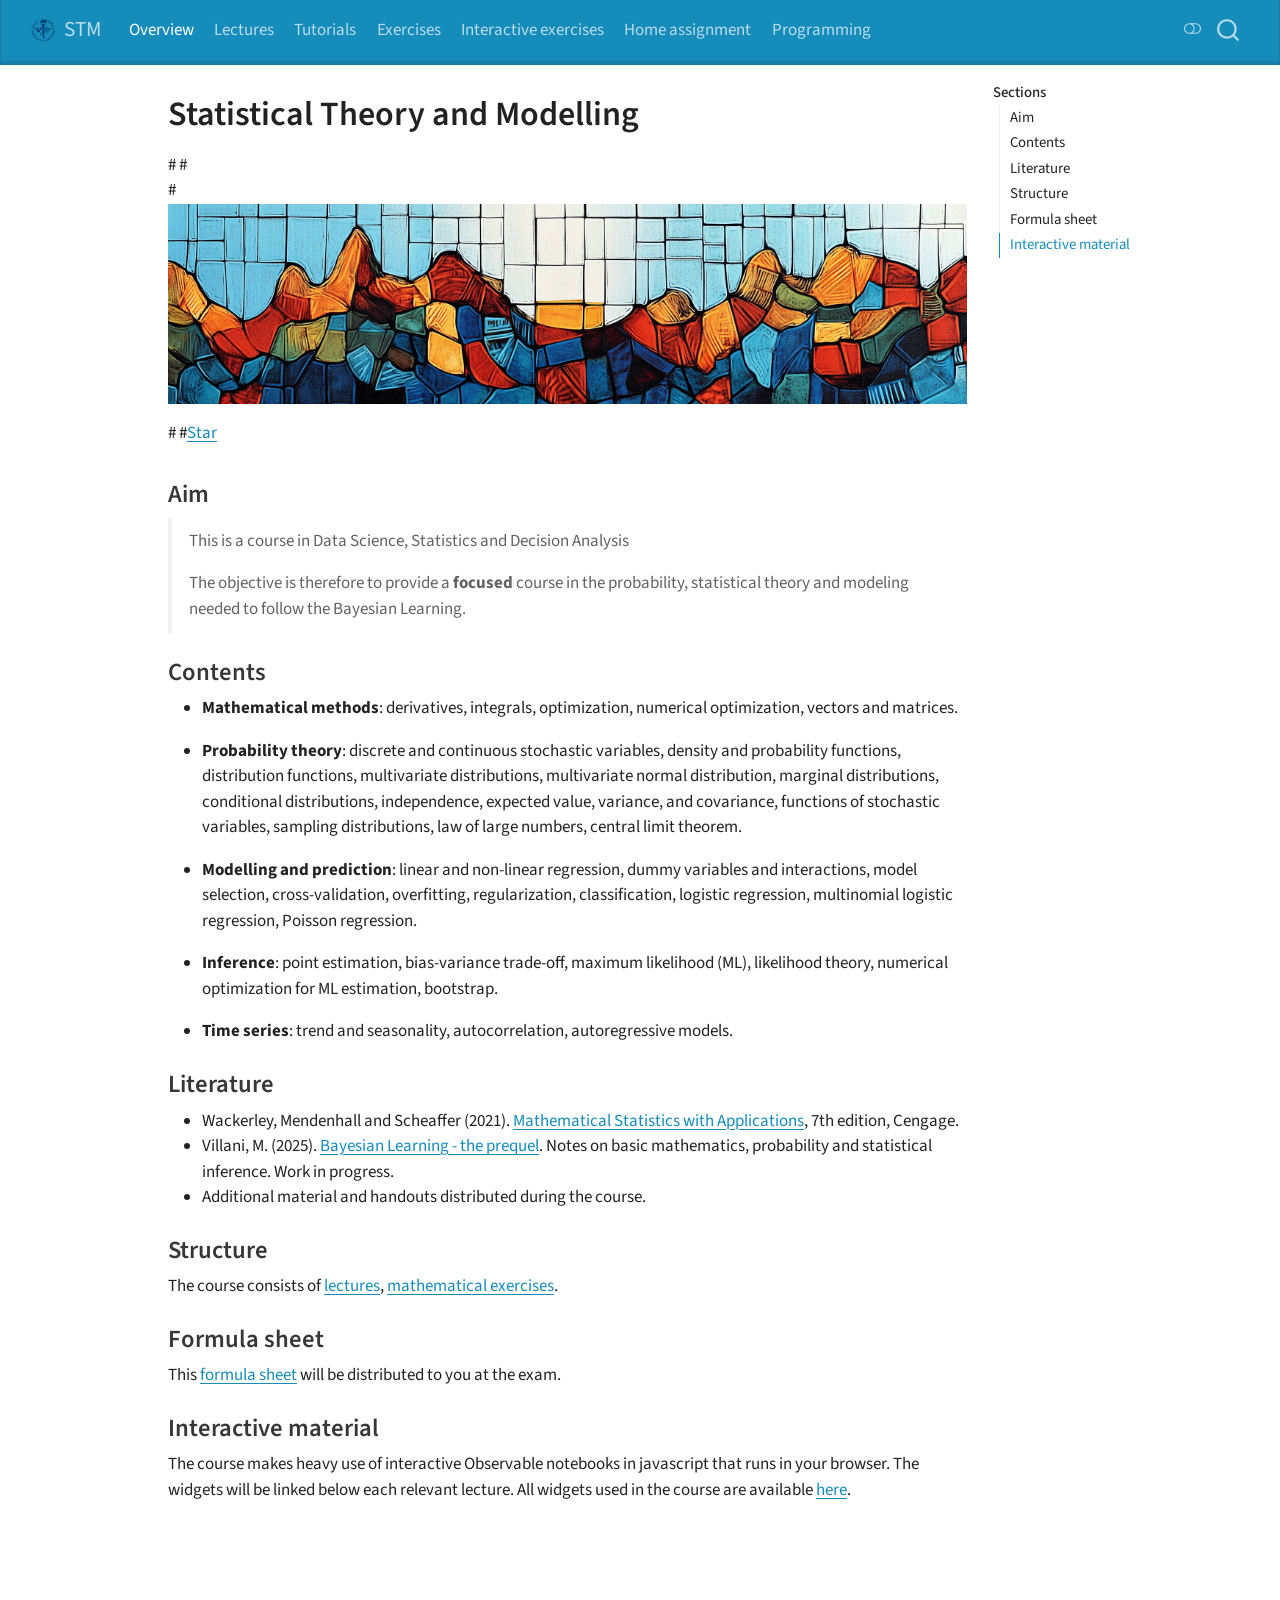
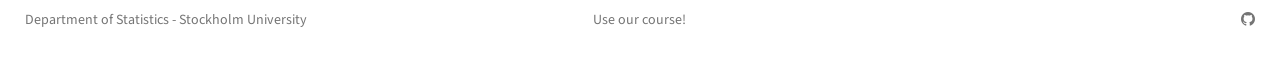
==== commit 1311117d: "c" ====
--- a/docs/index.html
+++ b/docs/index.html
@@ -343,15 +343,14 @@
 </header>
 
 
-<!-- Place this tag in your head or just before your close body tag. -->
+#<!-- Place this tag in your head or just before your close body tag. --> #
 <script async="" defer="" src="https://buttons.github.io/buttons.js"></script>
-<p><img src="misc/mixture_mosaic2.png" alt="AI generated image of a mixture distribution" class="center" width="100%"></p>
-<!-- Place this tag where you want the button to render. -->
-<p><a class="github-button" href="https://github.com/StatisticsSU/STM" data-color-scheme="no-preference: dark; light: light; dark: dark;" data-size="large" data-show-count="true" aria-label="Star this course on GitHub">Star</a></p>
+<p>#<img src="misc/mixture_mosaic2.png" alt="AI generated image of a mixture distribution" class="center" width="100%"></p>
+<p>#<!-- Place this tag where you want the button to render. --> #<a class="github-button" href="https://github.com/StatisticsSU/STM" data-color-scheme="no-preference: dark; light: light; dark: dark;" data-size="large" data-show-count="true" aria-label="Star this course on GitHub">Star</a></p>
 <section id="aim" class="level3">
 <h3 class="anchored" data-anchor-id="aim">Aim</h3>
 <blockquote class="blockquote">
-<p>This is a course on the [Program in Data Science, Statistics and Decision Analysis]</p>
+<p>This is a course in Data Science, Statistics and Decision Analysis</p>
 <p>The objective is therefore to provide a <strong>focused</strong> course in the probability, statistical theory and modeling needed to follow the Bayesian Learning.</p>
 </blockquote>
 </section>
@@ -383,7 +382,7 @@
 </section>
 <section id="interactive-material" class="level3">
 <h3 class="anchored" data-anchor-id="interactive-material">Interactive material</h3>
-<p>The course makes heavy use of interactive Observable notebooks in javascript that runs in your browser. The widgets will be linked below each relevant lecture. All widgets used in the course are available <a href="">here</a>.</p>
+<p>The course makes heavy use of interactive Observable notebooks in javascript that runs in your browser. The widgets will be linked below each relevant lecture. All widgets used in the course are available <a href="https://observablehq.com/collection/@mattiasvillani/stm">here</a>.</p>
 
 
 </section>
